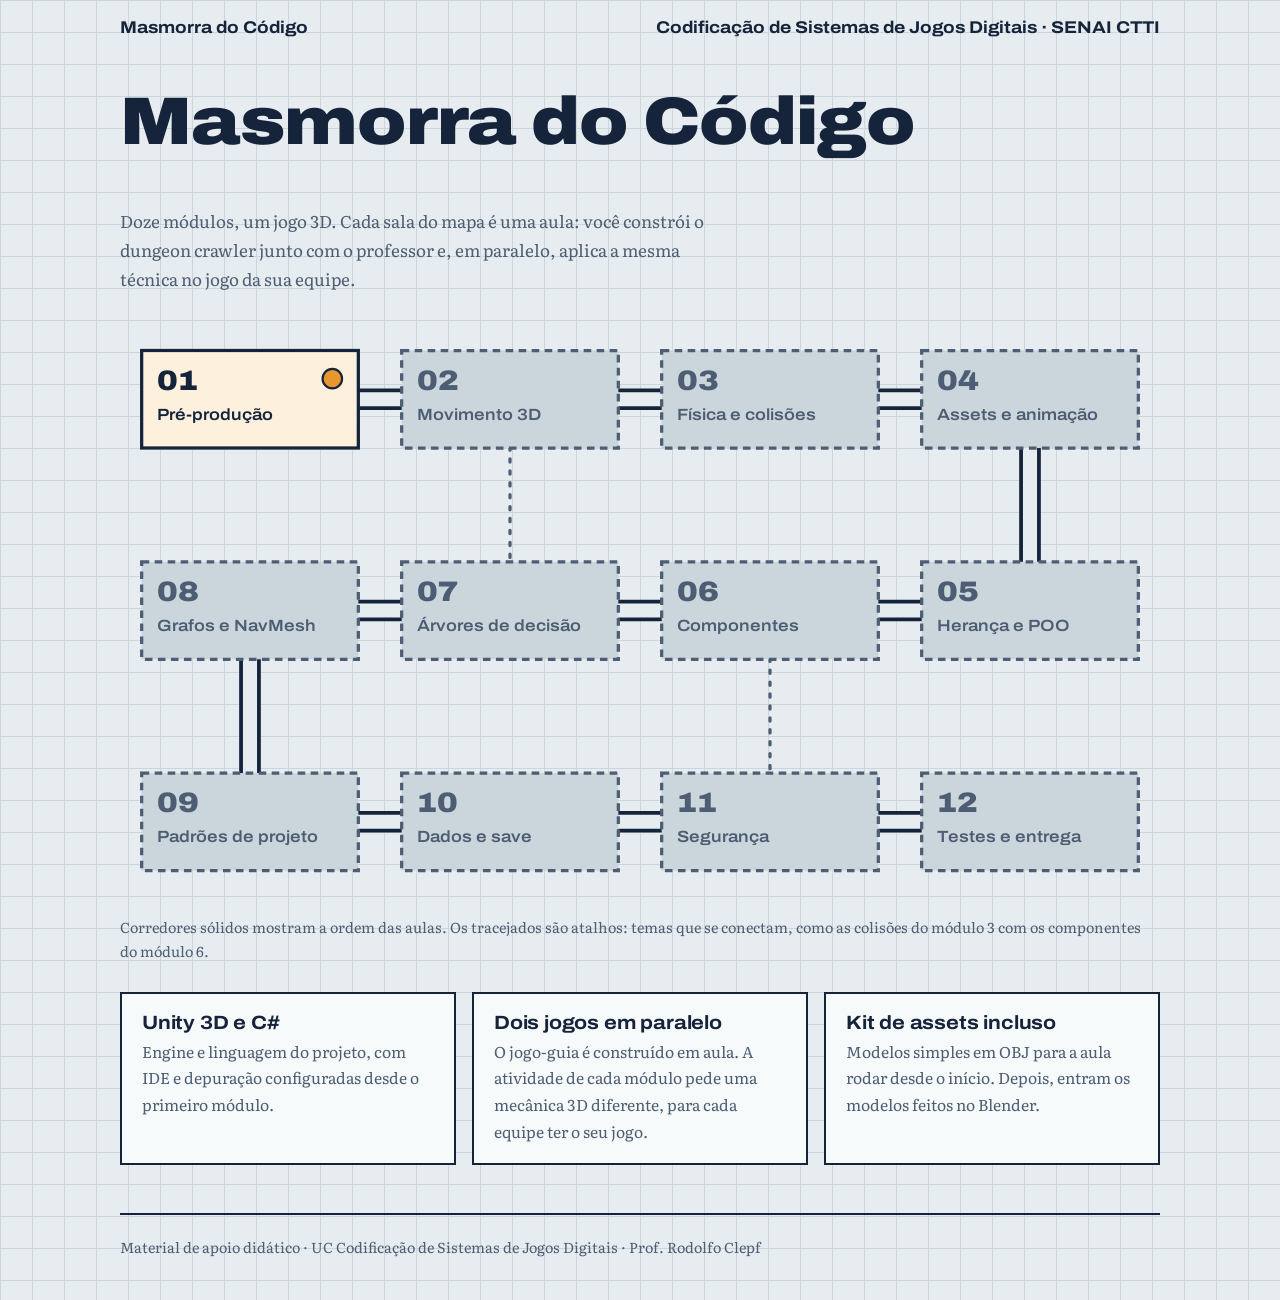
==== index.html @ 640f1c89 "feat: Módulo 01, atividade C01 e kit de assets 3D Co-Authored-By: Claude Sonnet 5.5 <noreply@anthrop" ====
<!doctype html><html lang="pt-BR"><head><meta charset="utf-8"><meta name="viewport" content="width=device-width,initial-scale=1">
<title>Masmorra do Código</title><meta name="description" content="Aulas guiadas de codificação de jogos 3D em Unity e C#, com um projeto único do início ao fim.">
<link rel="preconnect" href="https://fonts.googleapis.com"><link rel="preconnect" href="https://fonts.gstatic.com" crossorigin>
<link href="https://fonts.googleapis.com/css2?family=Archivo:wdth,wght@62..125,100..900&family=Literata:opsz,wght@7..72,400..700&family=Martian+Mono:wght@400;600&display=swap" rel="stylesheet">
<link rel="stylesheet" href="style.css"></head><body>
<div class="wrap"><div class="top"><a href="index.html">Masmorra do Código</a><span>Codificação de Sistemas de Jogos Digitais · SENAI CTTI</span></div>
<header class="hero"><h1>Masmorra do Código</h1><p>Doze módulos, um jogo 3D. Cada sala do mapa é uma aula: você constrói o dungeon crawler junto com o professor e, em paralelo, aplica a mesma técnica no jogo da sua equipe.</p></header>
<svg class="map" viewBox="0 0 960 540" role="img" aria-label="Mapa da masmorra com os 12 módulos da UC, ligados por corredores"><line class="cor" x1="120.0" y1="75.0" x2="360.0" y2="75.0"/><line class="cor" x1="360.0" y1="75.0" x2="600.0" y2="75.0"/><line class="cor" x1="600.0" y1="75.0" x2="840.0" y2="75.0"/><line class="cor" x1="840.0" y1="75.0" x2="840.0" y2="270.0"/><line class="cor" x1="840.0" y1="270.0" x2="600.0" y2="270.0"/><line class="cor" x1="600.0" y1="270.0" x2="360.0" y2="270.0"/><line class="cor" x1="360.0" y1="270.0" x2="120.0" y2="270.0"/><line class="cor" x1="120.0" y1="270.0" x2="120.0" y2="465.0"/><line class="cor" x1="120.0" y1="465.0" x2="360.0" y2="465.0"/><line class="cor" x1="360.0" y1="465.0" x2="600.0" y2="465.0"/><line class="cor" x1="600.0" y1="465.0" x2="840.0" y2="465.0"/><line class="cor2" x1="120.0" y1="75.0" x2="360.0" y2="75.0"/><line class="cor2" x1="360.0" y1="75.0" x2="600.0" y2="75.0"/><line class="cor2" x1="600.0" y1="75.0" x2="840.0" y2="75.0"/><line class="cor2" x1="840.0" y1="75.0" x2="840.0" y2="270.0"/><line class="cor2" x1="840.0" y1="270.0" x2="600.0" y2="270.0"/><line class="cor2" x1="600.0" y1="270.0" x2="360.0" y2="270.0"/><line class="cor2" x1="360.0" y1="270.0" x2="120.0" y2="270.0"/><line class="cor2" x1="120.0" y1="270.0" x2="120.0" y2="465.0"/><line class="cor2" x1="120.0" y1="465.0" x2="360.0" y2="465.0"/><line class="cor2" x1="360.0" y1="465.0" x2="600.0" y2="465.0"/><line class="cor2" x1="600.0" y1="465.0" x2="840.0" y2="465.0"/><line class="shortcut" x1="360.0" y1="75.0" x2="360.0" y2="270.0"/><line class="shortcut" x1="600.0" y1="270.0" x2="600.0" y2="465.0"/><a href="modulo-01.html" aria-label="Módulo 01: Pré-produção (disponível)"><g class="room open"><rect x="20" y="30" width="200" height="90"/><text class="n" x="34" y="66">01</text><text class="t" x="34" y="94">Pré-produção</text><circle cx="196" cy="56" r="9" fill="var(--torch)" stroke="var(--ink)" stroke-width="2"/></g></a><g class="room locked"><rect x="260" y="30" width="200" height="90"/><text class="n" x="274" y="66">02</text><text class="t" x="274" y="94">Movimento 3D</text></g><g class="room locked"><rect x="500" y="30" width="200" height="90"/><text class="n" x="514" y="66">03</text><text class="t" x="514" y="94">Física e colisões</text></g><g class="room locked"><rect x="740" y="30" width="200" height="90"/><text class="n" x="754" y="66">04</text><text class="t" x="754" y="94">Assets e animação</text></g><g class="room locked"><rect x="740" y="225" width="200" height="90"/><text class="n" x="754" y="261">05</text><text class="t" x="754" y="289">Herança e POO</text></g><g class="room locked"><rect x="500" y="225" width="200" height="90"/><text class="n" x="514" y="261">06</text><text class="t" x="514" y="289">Componentes</text></g><g class="room locked"><rect x="260" y="225" width="200" height="90"/><text class="n" x="274" y="261">07</text><text class="t" x="274" y="289">Árvores de decisão</text></g><g class="room locked"><rect x="20" y="225" width="200" height="90"/><text class="n" x="34" y="261">08</text><text class="t" x="34" y="289">Grafos e NavMesh</text></g><g class="room locked"><rect x="20" y="420" width="200" height="90"/><text class="n" x="34" y="456">09</text><text class="t" x="34" y="484">Padrões de projeto</text></g><g class="room locked"><rect x="260" y="420" width="200" height="90"/><text class="n" x="274" y="456">10</text><text class="t" x="274" y="484">Dados e save</text></g><g class="room locked"><rect x="500" y="420" width="200" height="90"/><text class="n" x="514" y="456">11</text><text class="t" x="514" y="484">Segurança</text></g><g class="room locked"><rect x="740" y="420" width="200" height="90"/><text class="n" x="754" y="456">12</text><text class="t" x="754" y="484">Testes e entrega</text></g></svg><ul class="mlist"><li class=""><a href=modulo-01.html>01 · Pré-produção</a> (disponível)</li><li class="lk">02 · Movimento 3D (em breve)</li><li class="lk">03 · Física e colisões (em breve)</li><li class="lk">04 · Assets e animação (em breve)</li><li class="lk">05 · Herança e POO (em breve)</li><li class="lk">06 · Componentes (em breve)</li><li class="lk">07 · Árvores de decisão (em breve)</li><li class="lk">08 · Grafos e NavMesh (em breve)</li><li class="lk">09 · Padrões de projeto (em breve)</li><li class="lk">10 · Dados e save (em breve)</li><li class="lk">11 · Segurança (em breve)</li><li class="lk">12 · Testes e entrega (em breve)</li></ul>
<p class="legend">Corredores sólidos mostram a ordem das aulas. Os tracejados são atalhos: temas que se conectam, como as colisões do módulo 3 com os componentes do módulo 6.</p>
<div class="info"><div class="card"><h3>Unity 3D e C#</h3><p>Engine e linguagem do projeto, com IDE e depuração configuradas desde o primeiro módulo.</p></div><div class="card"><h3>Dois jogos em paralelo</h3><p>O jogo-guia é construído em aula. A atividade de cada módulo pede uma mecânica 3D diferente, para cada equipe ter o seu jogo.</p></div><div class="card"><h3>Kit de assets incluso</h3><p>Modelos simples em OBJ para a aula rodar desde o início. Depois, entram os modelos feitos no Blender.</p></div></div>
<footer>Material de apoio didático · UC Codificação de Sistemas de Jogos Digitais · Prof. Rodolfo Clepf</footer></div></body></html>
---- style.css ----
:root{--paper:#e6ecef;--grid:#cbd6dc;--panel:#f7fafb;--ink:#15233b;--soft:#4d5d73;--rune:#5b35c9;--rune-bg:#ece7fa;--torch:#e8962e;--torch-bg:#fdf1de;--ok:#1f7a54;--code-bg:#15233b;--code-tx:#e8eef5;--code-dim:#8fa1b8}
@media(prefers-color-scheme:dark){:root:not([data-theme=light]){--paper:#0f1a2b;--grid:#1b2a40;--panel:#16243a;--ink:#e8eef5;--soft:#9db0c7;--rune:#a58bff;--rune-bg:#241d4a;--torch:#f0a94c;--torch-bg:#34260f;--ok:#4fc08d;--code-bg:#0a1220;--code-tx:#e8eef5;--code-dim:#7d90a8}}
*{box-sizing:border-box}html{scroll-behavior:smooth}
body{margin:0;background:var(--paper);background-image:linear-gradient(var(--grid) 1px,transparent 1px),linear-gradient(90deg,var(--grid) 1px,transparent 1px);background-size:32px 32px;color:var(--ink);font-family:'Literata',Georgia,serif;font-size:1.0625rem;line-height:1.7}
a{color:var(--rune)}a:focus-visible,summary:focus-visible,button:focus-visible{outline:3px solid var(--torch);outline-offset:2px}
h1,h2,h3{font-family:'Archivo',system-ui,sans-serif;font-stretch:112%;line-height:1.1;margin:0 0 .6em;letter-spacing:-.01em}
h1{font-weight:900;font-size:clamp(2.2rem,6vw,4.2rem)}h2{font-weight:800;font-size:clamp(1.5rem,3.4vw,2.1rem)}h3{font-weight:700;font-size:1.2rem}
code,pre,kbd{font-family:'Martian Mono',ui-monospace,monospace;font-size:.82em}
:not(pre)>code{background:var(--rune-bg);color:var(--rune);padding:.1em .4em;border-radius:3px}
.wrap{max-width:1080px;margin:0 auto;padding:0 20px}
.top{padding:14px 0;font-family:'Archivo',sans-serif;font-stretch:112%;font-weight:700;display:flex;justify-content:space-between;gap:12px;flex-wrap:wrap}
.top a{color:var(--ink);text-decoration:none}.top a:hover{text-decoration:underline}
.hero{padding:28px 0 12px;display:grid;gap:8px}
.hero p{max-width:60ch;color:var(--soft);margin:0}
.map{width:100%;height:auto;display:block;margin:12px 0}
.map .room rect{fill:var(--panel);stroke:var(--ink);stroke-width:3}
.map .room text{fill:var(--ink);font-family:'Archivo',sans-serif;font-stretch:112%}
.map .room .n{font-weight:900;font-size:26px}.map .room .t{font-weight:600;font-size:15px}
.map .locked rect{fill:var(--grid);stroke-dasharray:7 5;stroke:var(--soft)}.map .locked text{fill:var(--soft)}
.map .open rect{fill:var(--torch-bg);stroke:var(--ink)}.map .open:hover rect,.map a:focus-visible .open rect{stroke:var(--rune);stroke-width:5}
.map .cor{stroke:var(--ink);stroke-width:20;stroke-linecap:square;fill:none}.map .cor2{stroke:var(--paper);stroke-width:13;stroke-linecap:square;fill:none}
.map .shortcut{stroke:var(--soft);stroke-width:3;stroke-dasharray:3 8;fill:none;stroke-linecap:round}
.mlist{display:none;list-style:none;padding:0;margin:12px 0}
.mlist li{background:var(--panel);border:2px solid var(--ink);padding:10px 14px;margin-bottom:8px;font-family:'Archivo',sans-serif;font-weight:700}
.mlist li.lk{color:var(--soft);border-style:dashed;background:var(--grid)}
@media(max-width:720px){.map{display:none}.mlist{display:block}}
.legend{font-size:.9rem;color:var(--soft);margin:0 0 28px}
.info{display:grid;grid-template-columns:repeat(auto-fit,minmax(240px,1fr));gap:16px;padding-bottom:48px}
.card{background:var(--panel);border:2px solid var(--ink);padding:18px 20px}.card h3{margin-bottom:.3em}.card p{margin:0;color:var(--soft);font-size:.98rem}
.layout{display:grid;grid-template-columns:230px minmax(0,1fr);gap:40px;align-items:start;padding-bottom:64px}
@media(max-width:900px){.layout{grid-template-columns:1fr}.toc{position:static!important}}
.toc{position:sticky;top:16px;background:var(--panel);border:2px solid var(--ink);padding:16px 18px;font-family:'Archivo',sans-serif;font-size:.92rem}
.toc b{display:block;margin-bottom:8px}.toc ol{margin:0;padding-left:1.2em}.toc li{margin:4px 0}.toc a{color:var(--ink);text-decoration:none}.toc a:hover{color:var(--rune);text-decoration:underline}
article{max-width:68ch}article section{margin-bottom:44px;scroll-margin-top:16px}
article p,article li{margin:0 0 1em}article ul,article ol{padding-left:1.3em}
.step{counter-increment:st}.steps{counter-reset:st}
.step>h3::before{content:counter(st);display:inline-grid;place-items:center;width:1.7em;height:1.7em;margin-right:.5em;background:var(--ink);color:var(--paper);font-size:.9em;border-radius:50%}
pre{background:var(--code-bg);color:var(--code-tx);padding:16px 18px;overflow-x:auto;margin:0 0 1.2em;border-left:6px solid var(--rune);line-height:1.6}
pre .c{color:var(--code-dim)}pre .k{color:#ffb86b}pre .s{color:#8fe3b0}
.file{display:inline-block;background:var(--ink);color:var(--paper);font-family:'Martian Mono',monospace;font-size:.75rem;padding:3px 10px;margin-bottom:-2px}
.check{background:var(--torch-bg);border-left:6px solid var(--torch);padding:12px 18px;margin:0 0 1.2em}.check strong{font-family:'Archivo',sans-serif}
.note{background:var(--rune-bg);border-left:6px solid var(--rune);padding:12px 18px;margin:0 0 1.2em}
table{border-collapse:collapse;width:100%;margin:0 0 1.2em;font-size:.95rem;background:var(--panel)}th,td{border:2px solid var(--ink);padding:8px 10px;text-align:left;vertical-align:top}th{background:var(--ink);color:var(--paper);font-family:'Archivo',sans-serif}
details{background:var(--panel);border:2px solid var(--ink);margin-bottom:10px}summary{cursor:pointer;padding:10px 16px;font-family:'Archivo',sans-serif;font-weight:700}details>div{padding:0 16px 8px}
.assets{display:grid;grid-template-columns:repeat(auto-fill,minmax(130px,1fr));gap:8px;list-style:none;padding:0}.assets li{background:var(--panel);border:2px solid var(--ink);padding:6px 10px;margin:0;font-family:'Martian Mono',monospace;font-size:.75rem}
.dl{display:inline-block;background:var(--ink);color:var(--paper);padding:12px 20px;font-family:'Archivo',sans-serif;font-weight:800;text-decoration:none;border:2px solid var(--ink)}.dl:hover{background:var(--rune);border-color:var(--rune)}
.uml{width:100%;height:auto;margin:0 0 1.2em}.uml rect{fill:var(--panel);stroke:var(--ink);stroke-width:2.5}.uml text{fill:var(--ink);font-family:'Martian Mono',monospace;font-size:12px}.uml .h{font-weight:700;font-family:'Archivo',sans-serif;font-size:15px}.uml line,.uml path{stroke:var(--ink);stroke-width:2;fill:none}
footer{border-top:2px solid var(--ink);padding:20px 0 40px;color:var(--soft);font-size:.9rem}
@media(prefers-reduced-motion:no-preference){.map .open rect{transition:stroke .15s}}
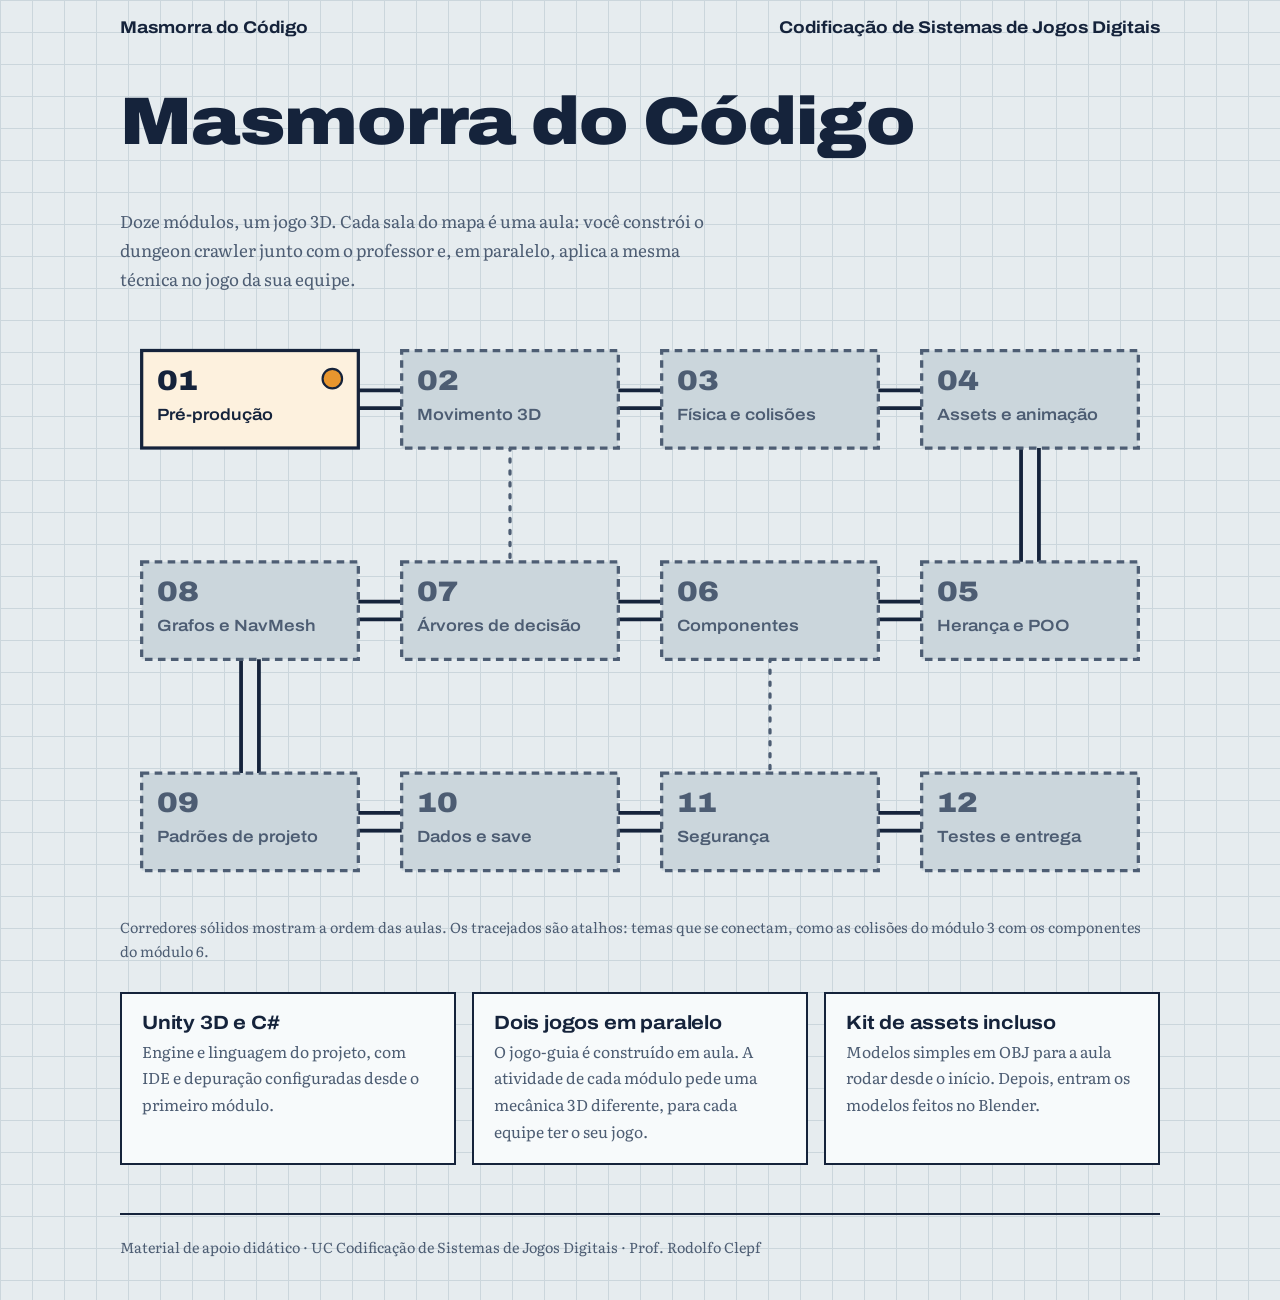
==== commit 55ee021f: "docs: remove referências à unidade do material Co-Authored-By: Claude Sonnet 5.5 <noreply@anthropic." ====
--- a/index.html
+++ b/index.html
@@ -3,7 +3,7 @@
 <link rel="preconnect" href="https://fonts.googleapis.com"><link rel="preconnect" href="https://fonts.gstatic.com" crossorigin>
 <link href="https://fonts.googleapis.com/css2?family=Archivo:wdth,wght@62..125,100..900&family=Literata:opsz,wght@7..72,400..700&family=Martian+Mono:wght@400;600&display=swap" rel="stylesheet">
 <link rel="stylesheet" href="style.css"></head><body>
-<div class="wrap"><div class="top"><a href="index.html">Masmorra do Código</a><span>Codificação de Sistemas de Jogos Digitais · SENAI CTTI</span></div>
+<div class="wrap"><div class="top"><a href="index.html">Masmorra do Código</a><span>Codificação de Sistemas de Jogos Digitais</span></div>
 <header class="hero"><h1>Masmorra do Código</h1><p>Doze módulos, um jogo 3D. Cada sala do mapa é uma aula: você constrói o dungeon crawler junto com o professor e, em paralelo, aplica a mesma técnica no jogo da sua equipe.</p></header>
 <svg class="map" viewBox="0 0 960 540" role="img" aria-label="Mapa da masmorra com os 12 módulos da UC, ligados por corredores"><line class="cor" x1="120.0" y1="75.0" x2="360.0" y2="75.0"/><line class="cor" x1="360.0" y1="75.0" x2="600.0" y2="75.0"/><line class="cor" x1="600.0" y1="75.0" x2="840.0" y2="75.0"/><line class="cor" x1="840.0" y1="75.0" x2="840.0" y2="270.0"/><line class="cor" x1="840.0" y1="270.0" x2="600.0" y2="270.0"/><line class="cor" x1="600.0" y1="270.0" x2="360.0" y2="270.0"/><line class="cor" x1="360.0" y1="270.0" x2="120.0" y2="270.0"/><line class="cor" x1="120.0" y1="270.0" x2="120.0" y2="465.0"/><line class="cor" x1="120.0" y1="465.0" x2="360.0" y2="465.0"/><line class="cor" x1="360.0" y1="465.0" x2="600.0" y2="465.0"/><line class="cor" x1="600.0" y1="465.0" x2="840.0" y2="465.0"/><line class="cor2" x1="120.0" y1="75.0" x2="360.0" y2="75.0"/><line class="cor2" x1="360.0" y1="75.0" x2="600.0" y2="75.0"/><line class="cor2" x1="600.0" y1="75.0" x2="840.0" y2="75.0"/><line class="cor2" x1="840.0" y1="75.0" x2="840.0" y2="270.0"/><line class="cor2" x1="840.0" y1="270.0" x2="600.0" y2="270.0"/><line class="cor2" x1="600.0" y1="270.0" x2="360.0" y2="270.0"/><line class="cor2" x1="360.0" y1="270.0" x2="120.0" y2="270.0"/><line class="cor2" x1="120.0" y1="270.0" x2="120.0" y2="465.0"/><line class="cor2" x1="120.0" y1="465.0" x2="360.0" y2="465.0"/><line class="cor2" x1="360.0" y1="465.0" x2="600.0" y2="465.0"/><line class="cor2" x1="600.0" y1="465.0" x2="840.0" y2="465.0"/><line class="shortcut" x1="360.0" y1="75.0" x2="360.0" y2="270.0"/><line class="shortcut" x1="600.0" y1="270.0" x2="600.0" y2="465.0"/><a href="modulo-01.html" aria-label="Módulo 01: Pré-produção (disponível)"><g class="room open"><rect x="20" y="30" width="200" height="90"/><text class="n" x="34" y="66">01</text><text class="t" x="34" y="94">Pré-produção</text><circle cx="196" cy="56" r="9" fill="var(--torch)" stroke="var(--ink)" stroke-width="2"/></g></a><g class="room locked"><rect x="260" y="30" width="200" height="90"/><text class="n" x="274" y="66">02</text><text class="t" x="274" y="94">Movimento 3D</text></g><g class="room locked"><rect x="500" y="30" width="200" height="90"/><text class="n" x="514" y="66">03</text><text class="t" x="514" y="94">Física e colisões</text></g><g class="room locked"><rect x="740" y="30" width="200" height="90"/><text class="n" x="754" y="66">04</text><text class="t" x="754" y="94">Assets e animação</text></g><g class="room locked"><rect x="740" y="225" width="200" height="90"/><text class="n" x="754" y="261">05</text><text class="t" x="754" y="289">Herança e POO</text></g><g class="room locked"><rect x="500" y="225" width="200" height="90"/><text class="n" x="514" y="261">06</text><text class="t" x="514" y="289">Componentes</text></g><g class="room locked"><rect x="260" y="225" width="200" height="90"/><text class="n" x="274" y="261">07</text><text class="t" x="274" y="289">Árvores de decisão</text></g><g class="room locked"><rect x="20" y="225" width="200" height="90"/><text class="n" x="34" y="261">08</text><text class="t" x="34" y="289">Grafos e NavMesh</text></g><g class="room locked"><rect x="20" y="420" width="200" height="90"/><text class="n" x="34" y="456">09</text><text class="t" x="34" y="484">Padrões de projeto</text></g><g class="room locked"><rect x="260" y="420" width="200" height="90"/><text class="n" x="274" y="456">10</text><text class="t" x="274" y="484">Dados e save</text></g><g class="room locked"><rect x="500" y="420" width="200" height="90"/><text class="n" x="514" y="456">11</text><text class="t" x="514" y="484">Segurança</text></g><g class="room locked"><rect x="740" y="420" width="200" height="90"/><text class="n" x="754" y="456">12</text><text class="t" x="754" y="484">Testes e entrega</text></g></svg><ul class="mlist"><li class=""><a href=modulo-01.html>01 · Pré-produção</a> (disponível)</li><li class="lk">02 · Movimento 3D (em breve)</li><li class="lk">03 · Física e colisões (em breve)</li><li class="lk">04 · Assets e animação (em breve)</li><li class="lk">05 · Herança e POO (em breve)</li><li class="lk">06 · Componentes (em breve)</li><li class="lk">07 · Árvores de decisão (em breve)</li><li class="lk">08 · Grafos e NavMesh (em breve)</li><li class="lk">09 · Padrões de projeto (em breve)</li><li class="lk">10 · Dados e save (em breve)</li><li class="lk">11 · Segurança (em breve)</li><li class="lk">12 · Testes e entrega (em breve)</li></ul>
 <p class="legend">Corredores sólidos mostram a ordem das aulas. Os tracejados são atalhos: temas que se conectam, como as colisões do módulo 3 com os componentes do módulo 6.</p>
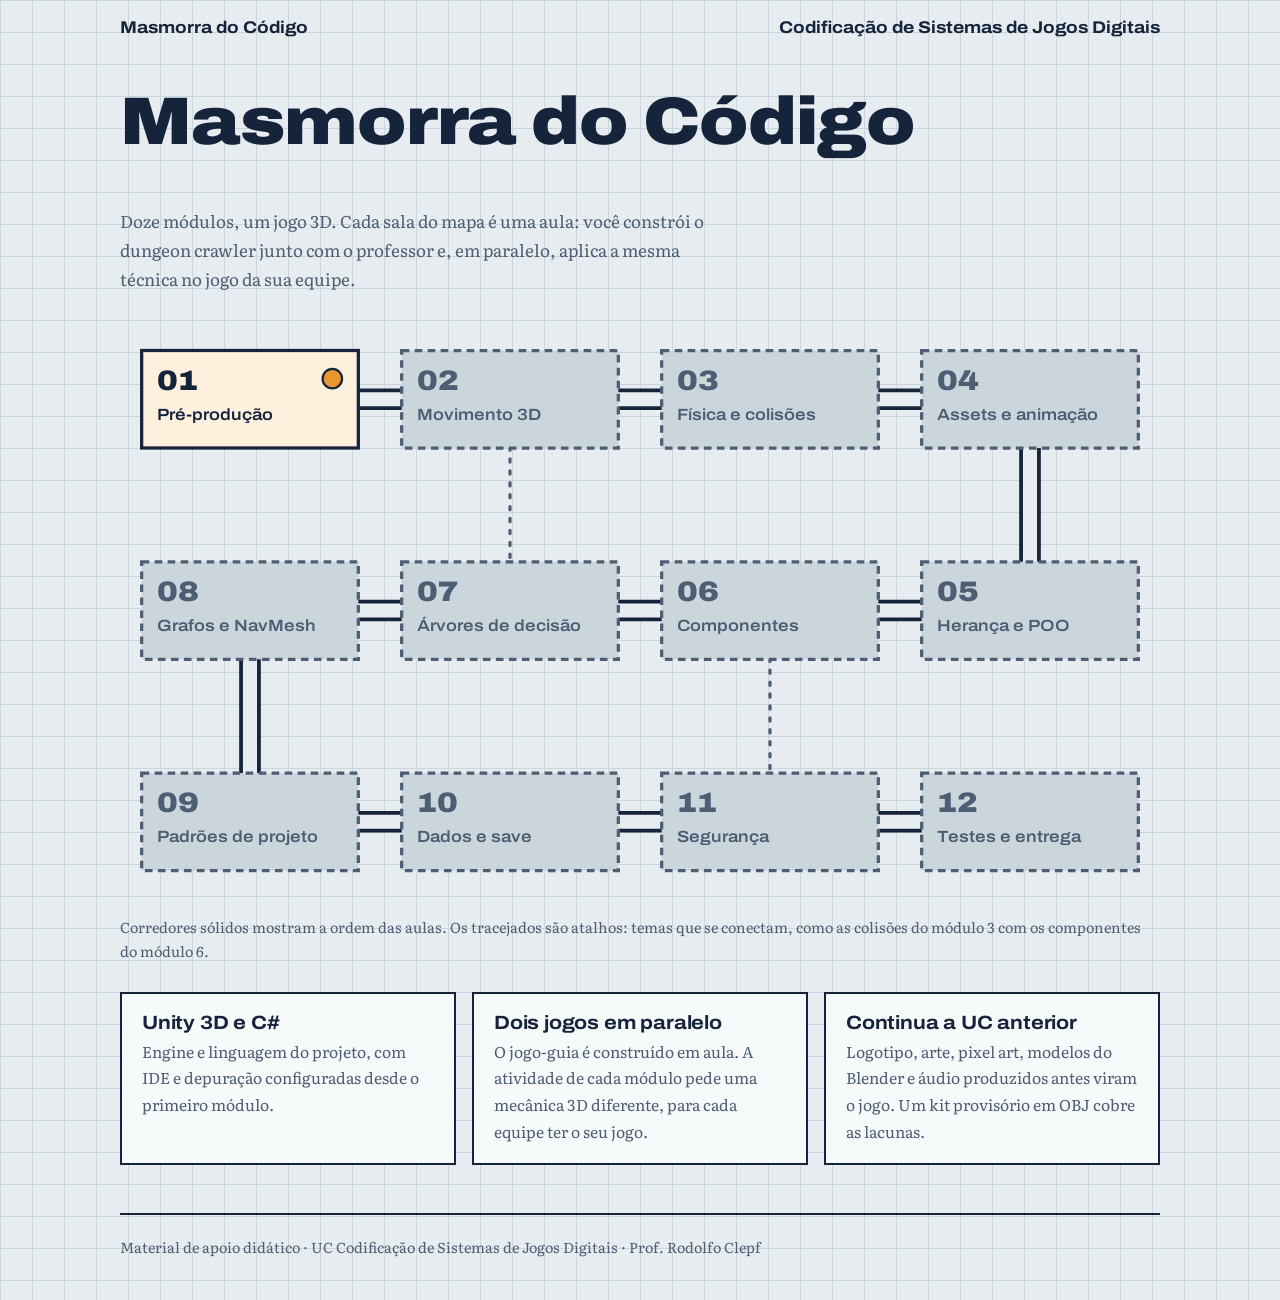
==== commit 7b4e3bb4: "feat: Módulo 01 conectado aos assets da UC anterior Co-Authored-By: Claude Sonnet 5.5 <noreply@anthr" ====
--- a/index.html
+++ b/index.html
@@ -7,5 +7,5 @@
 <header class="hero"><h1>Masmorra do Código</h1><p>Doze módulos, um jogo 3D. Cada sala do mapa é uma aula: você constrói o dungeon crawler junto com o professor e, em paralelo, aplica a mesma técnica no jogo da sua equipe.</p></header>
 <svg class="map" viewBox="0 0 960 540" role="img" aria-label="Mapa da masmorra com os 12 módulos da UC, ligados por corredores"><line class="cor" x1="120.0" y1="75.0" x2="360.0" y2="75.0"/><line class="cor" x1="360.0" y1="75.0" x2="600.0" y2="75.0"/><line class="cor" x1="600.0" y1="75.0" x2="840.0" y2="75.0"/><line class="cor" x1="840.0" y1="75.0" x2="840.0" y2="270.0"/><line class="cor" x1="840.0" y1="270.0" x2="600.0" y2="270.0"/><line class="cor" x1="600.0" y1="270.0" x2="360.0" y2="270.0"/><line class="cor" x1="360.0" y1="270.0" x2="120.0" y2="270.0"/><line class="cor" x1="120.0" y1="270.0" x2="120.0" y2="465.0"/><line class="cor" x1="120.0" y1="465.0" x2="360.0" y2="465.0"/><line class="cor" x1="360.0" y1="465.0" x2="600.0" y2="465.0"/><line class="cor" x1="600.0" y1="465.0" x2="840.0" y2="465.0"/><line class="cor2" x1="120.0" y1="75.0" x2="360.0" y2="75.0"/><line class="cor2" x1="360.0" y1="75.0" x2="600.0" y2="75.0"/><line class="cor2" x1="600.0" y1="75.0" x2="840.0" y2="75.0"/><line class="cor2" x1="840.0" y1="75.0" x2="840.0" y2="270.0"/><line class="cor2" x1="840.0" y1="270.0" x2="600.0" y2="270.0"/><line class="cor2" x1="600.0" y1="270.0" x2="360.0" y2="270.0"/><line class="cor2" x1="360.0" y1="270.0" x2="120.0" y2="270.0"/><line class="cor2" x1="120.0" y1="270.0" x2="120.0" y2="465.0"/><line class="cor2" x1="120.0" y1="465.0" x2="360.0" y2="465.0"/><line class="cor2" x1="360.0" y1="465.0" x2="600.0" y2="465.0"/><line class="cor2" x1="600.0" y1="465.0" x2="840.0" y2="465.0"/><line class="shortcut" x1="360.0" y1="75.0" x2="360.0" y2="270.0"/><line class="shortcut" x1="600.0" y1="270.0" x2="600.0" y2="465.0"/><a href="modulo-01.html" aria-label="Módulo 01: Pré-produção (disponível)"><g class="room open"><rect x="20" y="30" width="200" height="90"/><text class="n" x="34" y="66">01</text><text class="t" x="34" y="94">Pré-produção</text><circle cx="196" cy="56" r="9" fill="var(--torch)" stroke="var(--ink)" stroke-width="2"/></g></a><g class="room locked"><rect x="260" y="30" width="200" height="90"/><text class="n" x="274" y="66">02</text><text class="t" x="274" y="94">Movimento 3D</text></g><g class="room locked"><rect x="500" y="30" width="200" height="90"/><text class="n" x="514" y="66">03</text><text class="t" x="514" y="94">Física e colisões</text></g><g class="room locked"><rect x="740" y="30" width="200" height="90"/><text class="n" x="754" y="66">04</text><text class="t" x="754" y="94">Assets e animação</text></g><g class="room locked"><rect x="740" y="225" width="200" height="90"/><text class="n" x="754" y="261">05</text><text class="t" x="754" y="289">Herança e POO</text></g><g class="room locked"><rect x="500" y="225" width="200" height="90"/><text class="n" x="514" y="261">06</text><text class="t" x="514" y="289">Componentes</text></g><g class="room locked"><rect x="260" y="225" width="200" height="90"/><text class="n" x="274" y="261">07</text><text class="t" x="274" y="289">Árvores de decisão</text></g><g class="room locked"><rect x="20" y="225" width="200" height="90"/><text class="n" x="34" y="261">08</text><text class="t" x="34" y="289">Grafos e NavMesh</text></g><g class="room locked"><rect x="20" y="420" width="200" height="90"/><text class="n" x="34" y="456">09</text><text class="t" x="34" y="484">Padrões de projeto</text></g><g class="room locked"><rect x="260" y="420" width="200" height="90"/><text class="n" x="274" y="456">10</text><text class="t" x="274" y="484">Dados e save</text></g><g class="room locked"><rect x="500" y="420" width="200" height="90"/><text class="n" x="514" y="456">11</text><text class="t" x="514" y="484">Segurança</text></g><g class="room locked"><rect x="740" y="420" width="200" height="90"/><text class="n" x="754" y="456">12</text><text class="t" x="754" y="484">Testes e entrega</text></g></svg><ul class="mlist"><li class=""><a href=modulo-01.html>01 · Pré-produção</a> (disponível)</li><li class="lk">02 · Movimento 3D (em breve)</li><li class="lk">03 · Física e colisões (em breve)</li><li class="lk">04 · Assets e animação (em breve)</li><li class="lk">05 · Herança e POO (em breve)</li><li class="lk">06 · Componentes (em breve)</li><li class="lk">07 · Árvores de decisão (em breve)</li><li class="lk">08 · Grafos e NavMesh (em breve)</li><li class="lk">09 · Padrões de projeto (em breve)</li><li class="lk">10 · Dados e save (em breve)</li><li class="lk">11 · Segurança (em breve)</li><li class="lk">12 · Testes e entrega (em breve)</li></ul>
 <p class="legend">Corredores sólidos mostram a ordem das aulas. Os tracejados são atalhos: temas que se conectam, como as colisões do módulo 3 com os componentes do módulo 6.</p>
-<div class="info"><div class="card"><h3>Unity 3D e C#</h3><p>Engine e linguagem do projeto, com IDE e depuração configuradas desde o primeiro módulo.</p></div><div class="card"><h3>Dois jogos em paralelo</h3><p>O jogo-guia é construído em aula. A atividade de cada módulo pede uma mecânica 3D diferente, para cada equipe ter o seu jogo.</p></div><div class="card"><h3>Kit de assets incluso</h3><p>Modelos simples em OBJ para a aula rodar desde o início. Depois, entram os modelos feitos no Blender.</p></div></div>
+<div class="info"><div class="card"><h3>Unity 3D e C#</h3><p>Engine e linguagem do projeto, com IDE e depuração configuradas desde o primeiro módulo.</p></div><div class="card"><h3>Dois jogos em paralelo</h3><p>O jogo-guia é construído em aula. A atividade de cada módulo pede uma mecânica 3D diferente, para cada equipe ter o seu jogo.</p></div><div class="card"><h3>Continua a UC anterior</h3><p>Logotipo, arte, pixel art, modelos do Blender e áudio produzidos antes viram o jogo. Um kit provisório em OBJ cobre as lacunas.</p></div></div>
 <footer>Material de apoio didático · UC Codificação de Sistemas de Jogos Digitais · Prof. Rodolfo Clepf</footer></div></body></html>
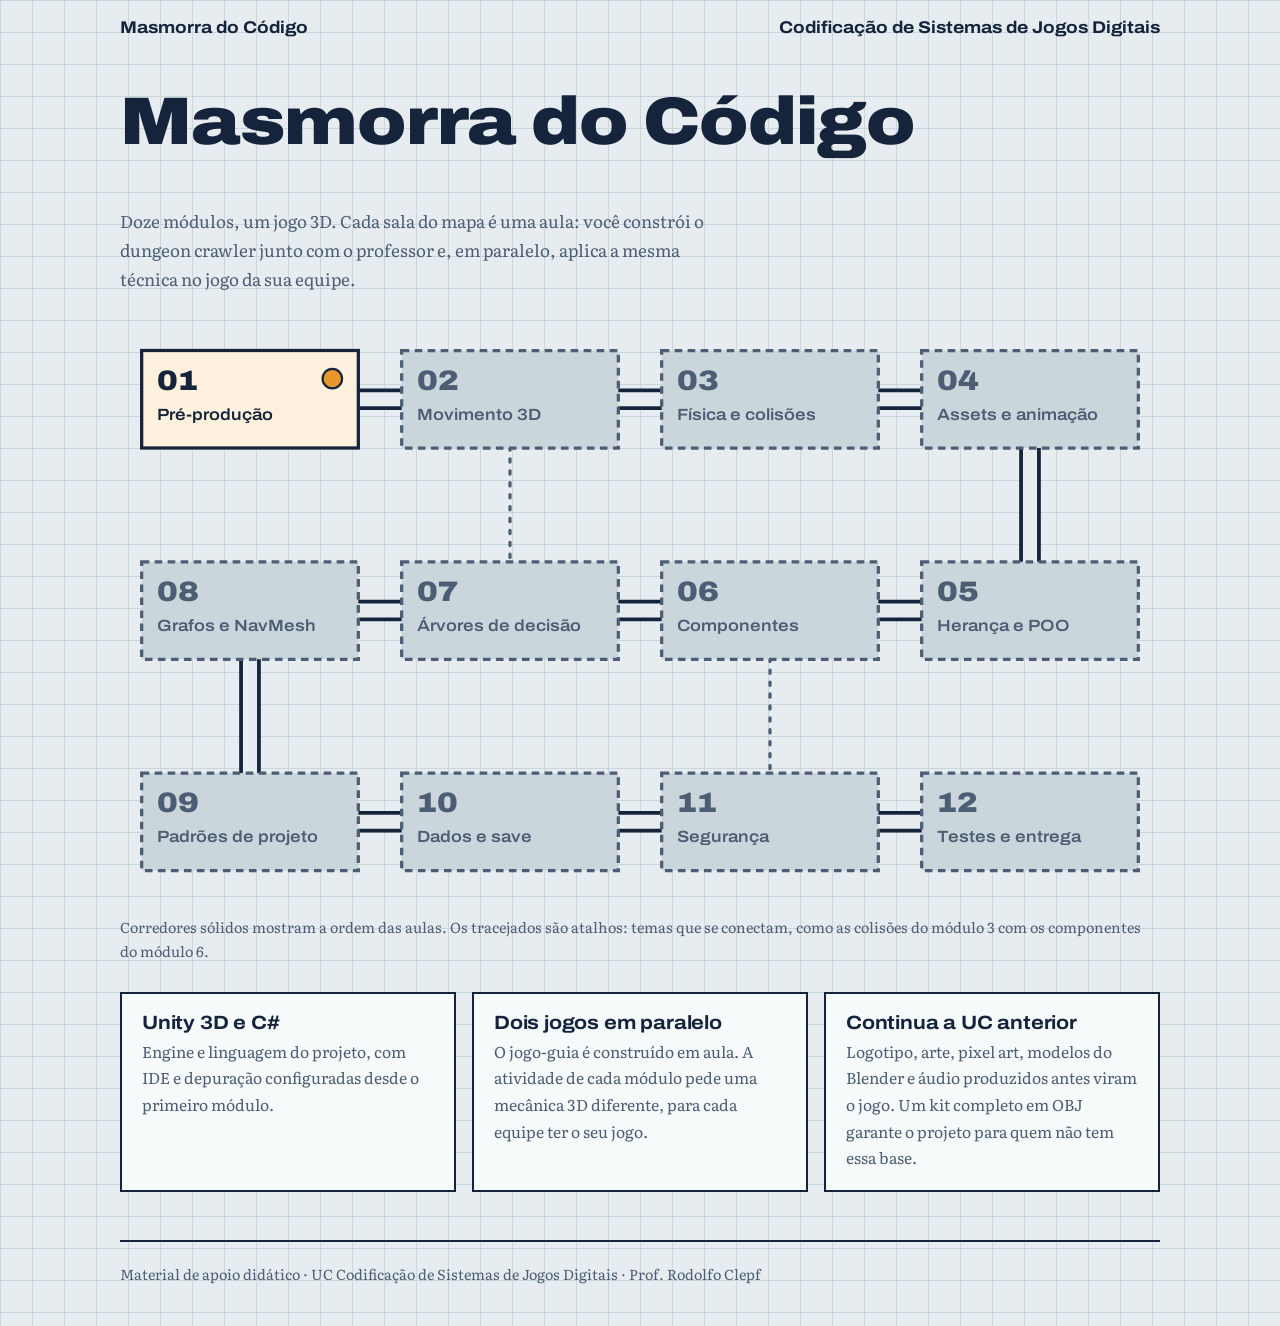
==== commit 9a8d9880: "docs: kit de assets como base garantida para quem não tem a UC anterior Co-Authored-By: Claude Sonne" ====
--- a/index.html
+++ b/index.html
@@ -7,5 +7,5 @@
 <header class="hero"><h1>Masmorra do Código</h1><p>Doze módulos, um jogo 3D. Cada sala do mapa é uma aula: você constrói o dungeon crawler junto com o professor e, em paralelo, aplica a mesma técnica no jogo da sua equipe.</p></header>
 <svg class="map" viewBox="0 0 960 540" role="img" aria-label="Mapa da masmorra com os 12 módulos da UC, ligados por corredores"><line class="cor" x1="120.0" y1="75.0" x2="360.0" y2="75.0"/><line class="cor" x1="360.0" y1="75.0" x2="600.0" y2="75.0"/><line class="cor" x1="600.0" y1="75.0" x2="840.0" y2="75.0"/><line class="cor" x1="840.0" y1="75.0" x2="840.0" y2="270.0"/><line class="cor" x1="840.0" y1="270.0" x2="600.0" y2="270.0"/><line class="cor" x1="600.0" y1="270.0" x2="360.0" y2="270.0"/><line class="cor" x1="360.0" y1="270.0" x2="120.0" y2="270.0"/><line class="cor" x1="120.0" y1="270.0" x2="120.0" y2="465.0"/><line class="cor" x1="120.0" y1="465.0" x2="360.0" y2="465.0"/><line class="cor" x1="360.0" y1="465.0" x2="600.0" y2="465.0"/><line class="cor" x1="600.0" y1="465.0" x2="840.0" y2="465.0"/><line class="cor2" x1="120.0" y1="75.0" x2="360.0" y2="75.0"/><line class="cor2" x1="360.0" y1="75.0" x2="600.0" y2="75.0"/><line class="cor2" x1="600.0" y1="75.0" x2="840.0" y2="75.0"/><line class="cor2" x1="840.0" y1="75.0" x2="840.0" y2="270.0"/><line class="cor2" x1="840.0" y1="270.0" x2="600.0" y2="270.0"/><line class="cor2" x1="600.0" y1="270.0" x2="360.0" y2="270.0"/><line class="cor2" x1="360.0" y1="270.0" x2="120.0" y2="270.0"/><line class="cor2" x1="120.0" y1="270.0" x2="120.0" y2="465.0"/><line class="cor2" x1="120.0" y1="465.0" x2="360.0" y2="465.0"/><line class="cor2" x1="360.0" y1="465.0" x2="600.0" y2="465.0"/><line class="cor2" x1="600.0" y1="465.0" x2="840.0" y2="465.0"/><line class="shortcut" x1="360.0" y1="75.0" x2="360.0" y2="270.0"/><line class="shortcut" x1="600.0" y1="270.0" x2="600.0" y2="465.0"/><a href="modulo-01.html" aria-label="Módulo 01: Pré-produção (disponível)"><g class="room open"><rect x="20" y="30" width="200" height="90"/><text class="n" x="34" y="66">01</text><text class="t" x="34" y="94">Pré-produção</text><circle cx="196" cy="56" r="9" fill="var(--torch)" stroke="var(--ink)" stroke-width="2"/></g></a><g class="room locked"><rect x="260" y="30" width="200" height="90"/><text class="n" x="274" y="66">02</text><text class="t" x="274" y="94">Movimento 3D</text></g><g class="room locked"><rect x="500" y="30" width="200" height="90"/><text class="n" x="514" y="66">03</text><text class="t" x="514" y="94">Física e colisões</text></g><g class="room locked"><rect x="740" y="30" width="200" height="90"/><text class="n" x="754" y="66">04</text><text class="t" x="754" y="94">Assets e animação</text></g><g class="room locked"><rect x="740" y="225" width="200" height="90"/><text class="n" x="754" y="261">05</text><text class="t" x="754" y="289">Herança e POO</text></g><g class="room locked"><rect x="500" y="225" width="200" height="90"/><text class="n" x="514" y="261">06</text><text class="t" x="514" y="289">Componentes</text></g><g class="room locked"><rect x="260" y="225" width="200" height="90"/><text class="n" x="274" y="261">07</text><text class="t" x="274" y="289">Árvores de decisão</text></g><g class="room locked"><rect x="20" y="225" width="200" height="90"/><text class="n" x="34" y="261">08</text><text class="t" x="34" y="289">Grafos e NavMesh</text></g><g class="room locked"><rect x="20" y="420" width="200" height="90"/><text class="n" x="34" y="456">09</text><text class="t" x="34" y="484">Padrões de projeto</text></g><g class="room locked"><rect x="260" y="420" width="200" height="90"/><text class="n" x="274" y="456">10</text><text class="t" x="274" y="484">Dados e save</text></g><g class="room locked"><rect x="500" y="420" width="200" height="90"/><text class="n" x="514" y="456">11</text><text class="t" x="514" y="484">Segurança</text></g><g class="room locked"><rect x="740" y="420" width="200" height="90"/><text class="n" x="754" y="456">12</text><text class="t" x="754" y="484">Testes e entrega</text></g></svg><ul class="mlist"><li class=""><a href=modulo-01.html>01 · Pré-produção</a> (disponível)</li><li class="lk">02 · Movimento 3D (em breve)</li><li class="lk">03 · Física e colisões (em breve)</li><li class="lk">04 · Assets e animação (em breve)</li><li class="lk">05 · Herança e POO (em breve)</li><li class="lk">06 · Componentes (em breve)</li><li class="lk">07 · Árvores de decisão (em breve)</li><li class="lk">08 · Grafos e NavMesh (em breve)</li><li class="lk">09 · Padrões de projeto (em breve)</li><li class="lk">10 · Dados e save (em breve)</li><li class="lk">11 · Segurança (em breve)</li><li class="lk">12 · Testes e entrega (em breve)</li></ul>
 <p class="legend">Corredores sólidos mostram a ordem das aulas. Os tracejados são atalhos: temas que se conectam, como as colisões do módulo 3 com os componentes do módulo 6.</p>
-<div class="info"><div class="card"><h3>Unity 3D e C#</h3><p>Engine e linguagem do projeto, com IDE e depuração configuradas desde o primeiro módulo.</p></div><div class="card"><h3>Dois jogos em paralelo</h3><p>O jogo-guia é construído em aula. A atividade de cada módulo pede uma mecânica 3D diferente, para cada equipe ter o seu jogo.</p></div><div class="card"><h3>Continua a UC anterior</h3><p>Logotipo, arte, pixel art, modelos do Blender e áudio produzidos antes viram o jogo. Um kit provisório em OBJ cobre as lacunas.</p></div></div>
+<div class="info"><div class="card"><h3>Unity 3D e C#</h3><p>Engine e linguagem do projeto, com IDE e depuração configuradas desde o primeiro módulo.</p></div><div class="card"><h3>Dois jogos em paralelo</h3><p>O jogo-guia é construído em aula. A atividade de cada módulo pede uma mecânica 3D diferente, para cada equipe ter o seu jogo.</p></div><div class="card"><h3>Continua a UC anterior</h3><p>Logotipo, arte, pixel art, modelos do Blender e áudio produzidos antes viram o jogo. Um kit completo em OBJ garante o projeto para quem não tem essa base.</p></div></div>
 <footer>Material de apoio didático · UC Codificação de Sistemas de Jogos Digitais · Prof. Rodolfo Clepf</footer></div></body></html>
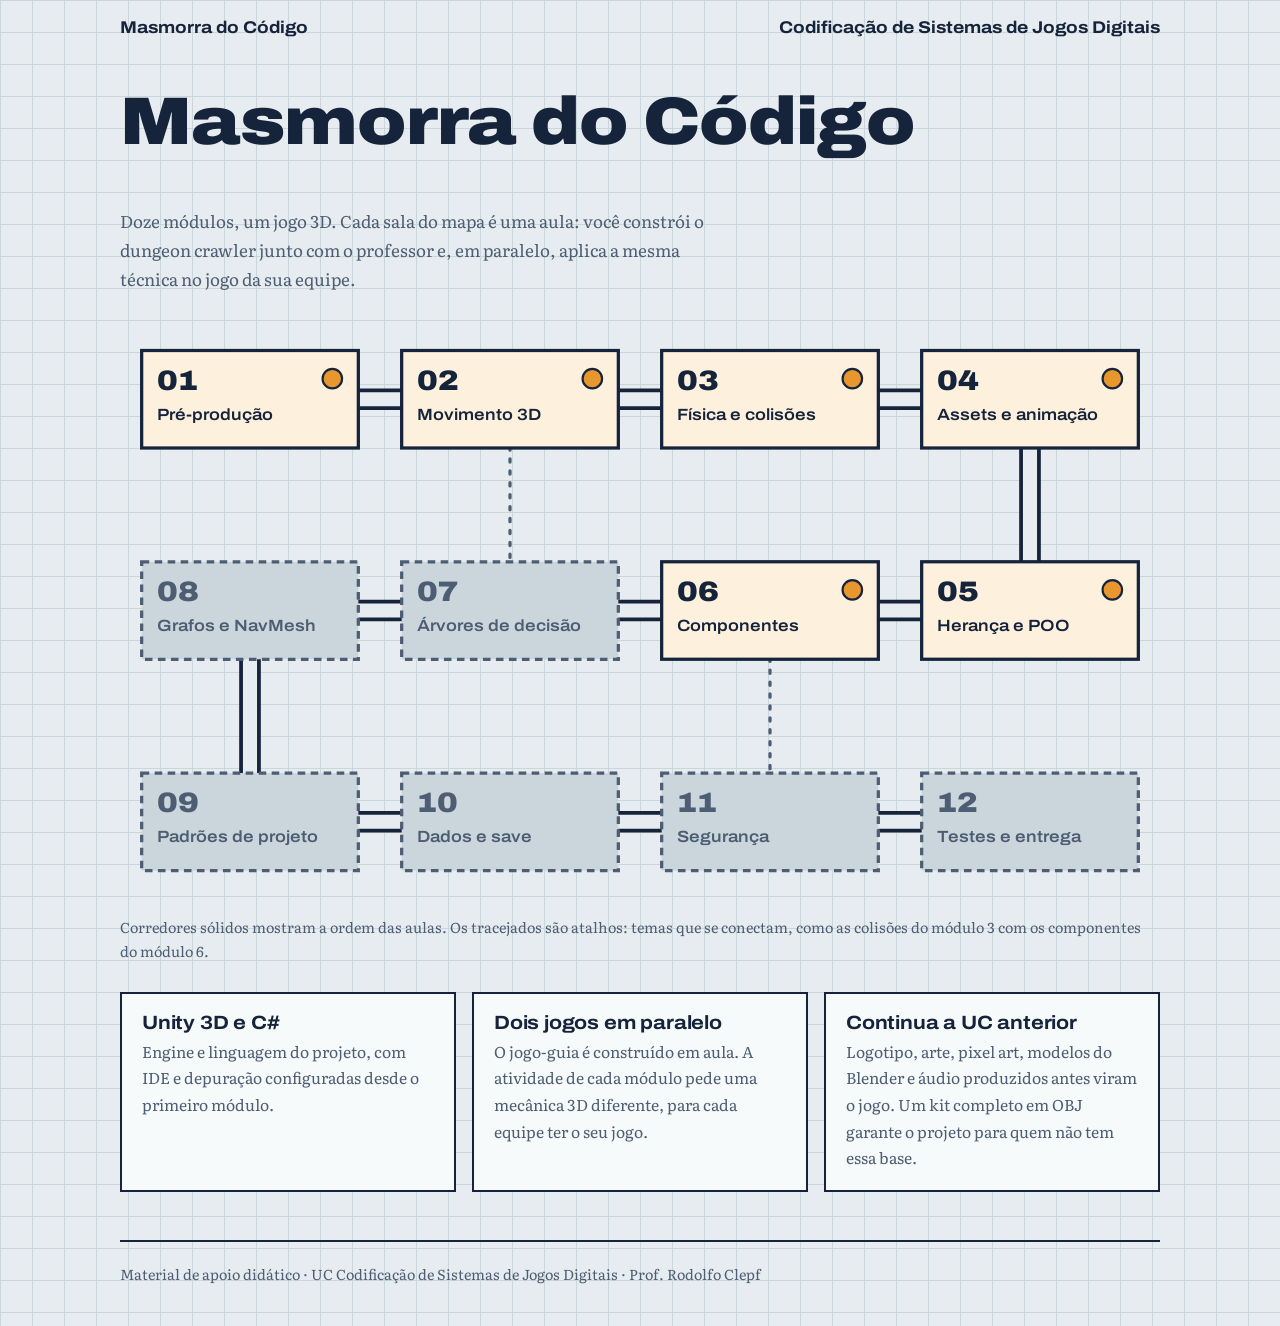
==== commit 06ae2054: "feat: módulos 02 a 06 e atividades C02 a C06 Co-Authored-By: Claude Sonnet 5.5 <noreply@anthropic.co" ====
--- a/index.html
+++ b/index.html
@@ -5,7 +5,7 @@
 <link rel="stylesheet" href="style.css"></head><body>
 <div class="wrap"><div class="top"><a href="index.html">Masmorra do Código</a><span>Codificação de Sistemas de Jogos Digitais</span></div>
 <header class="hero"><h1>Masmorra do Código</h1><p>Doze módulos, um jogo 3D. Cada sala do mapa é uma aula: você constrói o dungeon crawler junto com o professor e, em paralelo, aplica a mesma técnica no jogo da sua equipe.</p></header>
-<svg class="map" viewBox="0 0 960 540" role="img" aria-label="Mapa da masmorra com os 12 módulos da UC, ligados por corredores"><line class="cor" x1="120.0" y1="75.0" x2="360.0" y2="75.0"/><line class="cor" x1="360.0" y1="75.0" x2="600.0" y2="75.0"/><line class="cor" x1="600.0" y1="75.0" x2="840.0" y2="75.0"/><line class="cor" x1="840.0" y1="75.0" x2="840.0" y2="270.0"/><line class="cor" x1="840.0" y1="270.0" x2="600.0" y2="270.0"/><line class="cor" x1="600.0" y1="270.0" x2="360.0" y2="270.0"/><line class="cor" x1="360.0" y1="270.0" x2="120.0" y2="270.0"/><line class="cor" x1="120.0" y1="270.0" x2="120.0" y2="465.0"/><line class="cor" x1="120.0" y1="465.0" x2="360.0" y2="465.0"/><line class="cor" x1="360.0" y1="465.0" x2="600.0" y2="465.0"/><line class="cor" x1="600.0" y1="465.0" x2="840.0" y2="465.0"/><line class="cor2" x1="120.0" y1="75.0" x2="360.0" y2="75.0"/><line class="cor2" x1="360.0" y1="75.0" x2="600.0" y2="75.0"/><line class="cor2" x1="600.0" y1="75.0" x2="840.0" y2="75.0"/><line class="cor2" x1="840.0" y1="75.0" x2="840.0" y2="270.0"/><line class="cor2" x1="840.0" y1="270.0" x2="600.0" y2="270.0"/><line class="cor2" x1="600.0" y1="270.0" x2="360.0" y2="270.0"/><line class="cor2" x1="360.0" y1="270.0" x2="120.0" y2="270.0"/><line class="cor2" x1="120.0" y1="270.0" x2="120.0" y2="465.0"/><line class="cor2" x1="120.0" y1="465.0" x2="360.0" y2="465.0"/><line class="cor2" x1="360.0" y1="465.0" x2="600.0" y2="465.0"/><line class="cor2" x1="600.0" y1="465.0" x2="840.0" y2="465.0"/><line class="shortcut" x1="360.0" y1="75.0" x2="360.0" y2="270.0"/><line class="shortcut" x1="600.0" y1="270.0" x2="600.0" y2="465.0"/><a href="modulo-01.html" aria-label="Módulo 01: Pré-produção (disponível)"><g class="room open"><rect x="20" y="30" width="200" height="90"/><text class="n" x="34" y="66">01</text><text class="t" x="34" y="94">Pré-produção</text><circle cx="196" cy="56" r="9" fill="var(--torch)" stroke="var(--ink)" stroke-width="2"/></g></a><g class="room locked"><rect x="260" y="30" width="200" height="90"/><text class="n" x="274" y="66">02</text><text class="t" x="274" y="94">Movimento 3D</text></g><g class="room locked"><rect x="500" y="30" width="200" height="90"/><text class="n" x="514" y="66">03</text><text class="t" x="514" y="94">Física e colisões</text></g><g class="room locked"><rect x="740" y="30" width="200" height="90"/><text class="n" x="754" y="66">04</text><text class="t" x="754" y="94">Assets e animação</text></g><g class="room locked"><rect x="740" y="225" width="200" height="90"/><text class="n" x="754" y="261">05</text><text class="t" x="754" y="289">Herança e POO</text></g><g class="room locked"><rect x="500" y="225" width="200" height="90"/><text class="n" x="514" y="261">06</text><text class="t" x="514" y="289">Componentes</text></g><g class="room locked"><rect x="260" y="225" width="200" height="90"/><text class="n" x="274" y="261">07</text><text class="t" x="274" y="289">Árvores de decisão</text></g><g class="room locked"><rect x="20" y="225" width="200" height="90"/><text class="n" x="34" y="261">08</text><text class="t" x="34" y="289">Grafos e NavMesh</text></g><g class="room locked"><rect x="20" y="420" width="200" height="90"/><text class="n" x="34" y="456">09</text><text class="t" x="34" y="484">Padrões de projeto</text></g><g class="room locked"><rect x="260" y="420" width="200" height="90"/><text class="n" x="274" y="456">10</text><text class="t" x="274" y="484">Dados e save</text></g><g class="room locked"><rect x="500" y="420" width="200" height="90"/><text class="n" x="514" y="456">11</text><text class="t" x="514" y="484">Segurança</text></g><g class="room locked"><rect x="740" y="420" width="200" height="90"/><text class="n" x="754" y="456">12</text><text class="t" x="754" y="484">Testes e entrega</text></g></svg><ul class="mlist"><li class=""><a href=modulo-01.html>01 · Pré-produção</a> (disponível)</li><li class="lk">02 · Movimento 3D (em breve)</li><li class="lk">03 · Física e colisões (em breve)</li><li class="lk">04 · Assets e animação (em breve)</li><li class="lk">05 · Herança e POO (em breve)</li><li class="lk">06 · Componentes (em breve)</li><li class="lk">07 · Árvores de decisão (em breve)</li><li class="lk">08 · Grafos e NavMesh (em breve)</li><li class="lk">09 · Padrões de projeto (em breve)</li><li class="lk">10 · Dados e save (em breve)</li><li class="lk">11 · Segurança (em breve)</li><li class="lk">12 · Testes e entrega (em breve)</li></ul>
+<svg class="map" viewBox="0 0 960 540" role="img" aria-label="Mapa da masmorra com os 12 módulos da UC, ligados por corredores"><line class="cor" x1="120.0" y1="75.0" x2="360.0" y2="75.0"/><line class="cor" x1="360.0" y1="75.0" x2="600.0" y2="75.0"/><line class="cor" x1="600.0" y1="75.0" x2="840.0" y2="75.0"/><line class="cor" x1="840.0" y1="75.0" x2="840.0" y2="270.0"/><line class="cor" x1="840.0" y1="270.0" x2="600.0" y2="270.0"/><line class="cor" x1="600.0" y1="270.0" x2="360.0" y2="270.0"/><line class="cor" x1="360.0" y1="270.0" x2="120.0" y2="270.0"/><line class="cor" x1="120.0" y1="270.0" x2="120.0" y2="465.0"/><line class="cor" x1="120.0" y1="465.0" x2="360.0" y2="465.0"/><line class="cor" x1="360.0" y1="465.0" x2="600.0" y2="465.0"/><line class="cor" x1="600.0" y1="465.0" x2="840.0" y2="465.0"/><line class="cor2" x1="120.0" y1="75.0" x2="360.0" y2="75.0"/><line class="cor2" x1="360.0" y1="75.0" x2="600.0" y2="75.0"/><line class="cor2" x1="600.0" y1="75.0" x2="840.0" y2="75.0"/><line class="cor2" x1="840.0" y1="75.0" x2="840.0" y2="270.0"/><line class="cor2" x1="840.0" y1="270.0" x2="600.0" y2="270.0"/><line class="cor2" x1="600.0" y1="270.0" x2="360.0" y2="270.0"/><line class="cor2" x1="360.0" y1="270.0" x2="120.0" y2="270.0"/><line class="cor2" x1="120.0" y1="270.0" x2="120.0" y2="465.0"/><line class="cor2" x1="120.0" y1="465.0" x2="360.0" y2="465.0"/><line class="cor2" x1="360.0" y1="465.0" x2="600.0" y2="465.0"/><line class="cor2" x1="600.0" y1="465.0" x2="840.0" y2="465.0"/><line class="shortcut" x1="360.0" y1="75.0" x2="360.0" y2="270.0"/><line class="shortcut" x1="600.0" y1="270.0" x2="600.0" y2="465.0"/><a href="modulo-01.html" aria-label="Módulo 01: Pré-produção (disponível)"><g class="room open"><rect x="20" y="30" width="200" height="90"/><text class="n" x="34" y="66">01</text><text class="t" x="34" y="94">Pré-produção</text><circle cx="196" cy="56" r="9" fill="var(--torch)" stroke="var(--ink)" stroke-width="2"/></g></a><a href="modulo-02.html" aria-label="Módulo 02: Movimento 3D (disponível)"><g class="room open"><rect x="260" y="30" width="200" height="90"/><text class="n" x="274" y="66">02</text><text class="t" x="274" y="94">Movimento 3D</text><circle cx="436" cy="56" r="9" fill="var(--torch)" stroke="var(--ink)" stroke-width="2"/></g></a><a href="modulo-03.html" aria-label="Módulo 03: Física e colisões (disponível)"><g class="room open"><rect x="500" y="30" width="200" height="90"/><text class="n" x="514" y="66">03</text><text class="t" x="514" y="94">Física e colisões</text><circle cx="676" cy="56" r="9" fill="var(--torch)" stroke="var(--ink)" stroke-width="2"/></g></a><a href="modulo-04.html" aria-label="Módulo 04: Assets e animação (disponível)"><g class="room open"><rect x="740" y="30" width="200" height="90"/><text class="n" x="754" y="66">04</text><text class="t" x="754" y="94">Assets e animação</text><circle cx="916" cy="56" r="9" fill="var(--torch)" stroke="var(--ink)" stroke-width="2"/></g></a><a href="modulo-05.html" aria-label="Módulo 05: Herança e POO (disponível)"><g class="room open"><rect x="740" y="225" width="200" height="90"/><text class="n" x="754" y="261">05</text><text class="t" x="754" y="289">Herança e POO</text><circle cx="916" cy="251" r="9" fill="var(--torch)" stroke="var(--ink)" stroke-width="2"/></g></a><a href="modulo-06.html" aria-label="Módulo 06: Componentes (disponível)"><g class="room open"><rect x="500" y="225" width="200" height="90"/><text class="n" x="514" y="261">06</text><text class="t" x="514" y="289">Componentes</text><circle cx="676" cy="251" r="9" fill="var(--torch)" stroke="var(--ink)" stroke-width="2"/></g></a><g class="room locked"><rect x="260" y="225" width="200" height="90"/><text class="n" x="274" y="261">07</text><text class="t" x="274" y="289">Árvores de decisão</text></g><g class="room locked"><rect x="20" y="225" width="200" height="90"/><text class="n" x="34" y="261">08</text><text class="t" x="34" y="289">Grafos e NavMesh</text></g><g class="room locked"><rect x="20" y="420" width="200" height="90"/><text class="n" x="34" y="456">09</text><text class="t" x="34" y="484">Padrões de projeto</text></g><g class="room locked"><rect x="260" y="420" width="200" height="90"/><text class="n" x="274" y="456">10</text><text class="t" x="274" y="484">Dados e save</text></g><g class="room locked"><rect x="500" y="420" width="200" height="90"/><text class="n" x="514" y="456">11</text><text class="t" x="514" y="484">Segurança</text></g><g class="room locked"><rect x="740" y="420" width="200" height="90"/><text class="n" x="754" y="456">12</text><text class="t" x="754" y="484">Testes e entrega</text></g></svg><ul class="mlist"><li><a href="modulo-01.html">01 · Pré-produção</a> (disponível)</li><li><a href="modulo-02.html">02 · Movimento 3D</a> (disponível)</li><li><a href="modulo-03.html">03 · Física e colisões</a> (disponível)</li><li><a href="modulo-04.html">04 · Assets e animação</a> (disponível)</li><li><a href="modulo-05.html">05 · Herança e POO</a> (disponível)</li><li><a href="modulo-06.html">06 · Componentes</a> (disponível)</li><li class="lk">07 · Árvores de decisão (em breve)</li><li class="lk">08 · Grafos e NavMesh (em breve)</li><li class="lk">09 · Padrões de projeto (em breve)</li><li class="lk">10 · Dados e save (em breve)</li><li class="lk">11 · Segurança (em breve)</li><li class="lk">12 · Testes e entrega (em breve)</li></ul>
 <p class="legend">Corredores sólidos mostram a ordem das aulas. Os tracejados são atalhos: temas que se conectam, como as colisões do módulo 3 com os componentes do módulo 6.</p>
 <div class="info"><div class="card"><h3>Unity 3D e C#</h3><p>Engine e linguagem do projeto, com IDE e depuração configuradas desde o primeiro módulo.</p></div><div class="card"><h3>Dois jogos em paralelo</h3><p>O jogo-guia é construído em aula. A atividade de cada módulo pede uma mecânica 3D diferente, para cada equipe ter o seu jogo.</p></div><div class="card"><h3>Continua a UC anterior</h3><p>Logotipo, arte, pixel art, modelos do Blender e áudio produzidos antes viram o jogo. Um kit completo em OBJ garante o projeto para quem não tem essa base.</p></div></div>
 <footer>Material de apoio didático · UC Codificação de Sistemas de Jogos Digitais · Prof. Rodolfo Clepf</footer></div></body></html>
--- a/style.css
+++ b/style.css
@@ -28,7 +28,7 @@
 .info{display:grid;grid-template-columns:repeat(auto-fit,minmax(240px,1fr));gap:16px;padding-bottom:48px}
 .card{background:var(--panel);border:2px solid var(--ink);padding:18px 20px}.card h3{margin-bottom:.3em}.card p{margin:0;color:var(--soft);font-size:.98rem}
 .layout{display:grid;grid-template-columns:230px minmax(0,1fr);gap:40px;align-items:start;padding-bottom:64px}
-@media(max-width:900px){.layout{grid-template-columns:1fr}.toc{position:static!important}}
+@media(max-width:900px){.layout{grid-template-columns:minmax(0,1fr)}.toc{position:static!important}}
 .toc{position:sticky;top:16px;background:var(--panel);border:2px solid var(--ink);padding:16px 18px;font-family:'Archivo',sans-serif;font-size:.92rem}
 .toc b{display:block;margin-bottom:8px}.toc ol{margin:0;padding-left:1.2em}.toc li{margin:4px 0}.toc a{color:var(--ink);text-decoration:none}.toc a:hover{color:var(--rune);text-decoration:underline}
 article{max-width:68ch}article section{margin-bottom:44px;scroll-margin-top:16px}
@@ -47,3 +47,8 @@
 .uml{width:100%;height:auto;margin:0 0 1.2em}.uml rect{fill:var(--panel);stroke:var(--ink);stroke-width:2.5}.uml text{fill:var(--ink);font-family:'Martian Mono',monospace;font-size:12px}.uml .h{font-weight:700;font-family:'Archivo',sans-serif;font-size:15px}.uml line,.uml path{stroke:var(--ink);stroke-width:2;fill:none}
 footer{border-top:2px solid var(--ink);padding:20px 0 40px;color:var(--soft);font-size:.9rem}
 @media(prefers-reduced-motion:no-preference){.map .open rect{transition:stroke .15s}}
+.pager{display:flex;justify-content:space-between;gap:16px;flex-wrap:wrap;padding:0 0 40px;font-family:'Archivo',sans-serif;font-weight:700}
+.pager a{background:var(--panel);border:2px solid var(--ink);padding:12px 18px;color:var(--ink);text-decoration:none}.pager a:hover{background:var(--ink);color:var(--paper)}
+.hero p{max-width:62ch}
+article table{display:block;overflow-x:auto}
+article .assets{grid-template-columns:repeat(auto-fill,minmax(110px,1fr))}
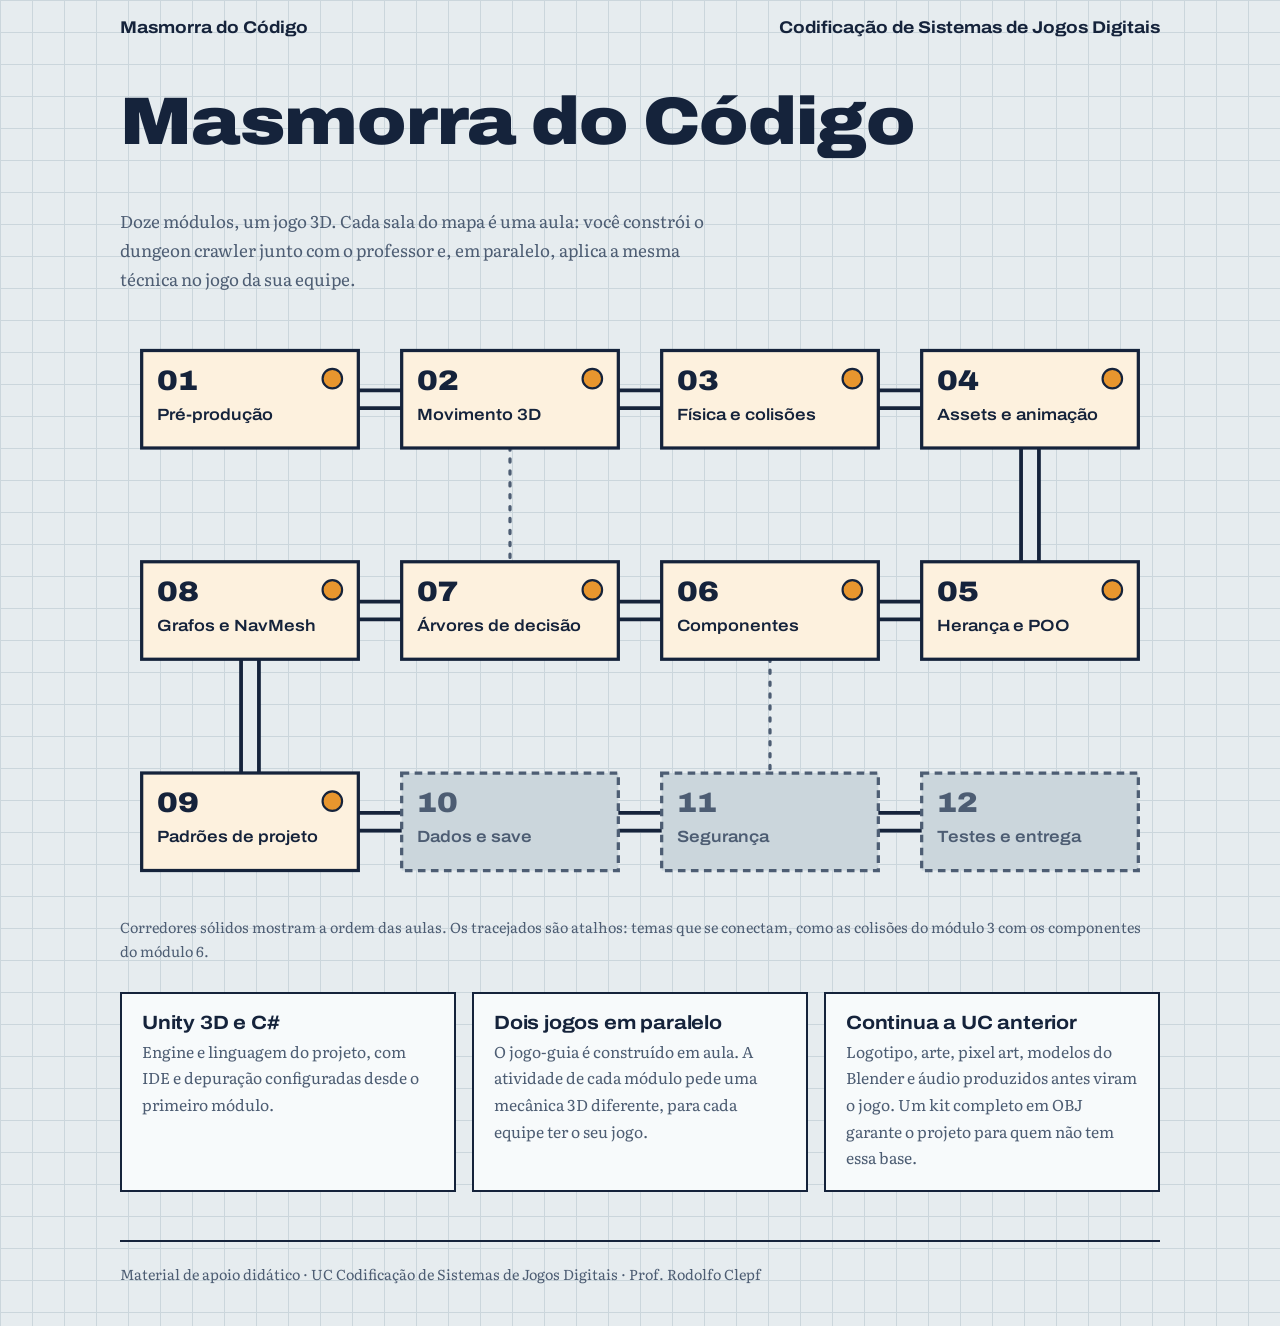
==== commit 29e6b354: "Modulos 07-09 (IA, NavMesh, padroes de projeto) e atividades C07-C09 Co-Authored-By: Claude Sonnet 5" ====
--- a/index.html
+++ b/index.html
@@ -5,7 +5,7 @@
 <link rel="stylesheet" href="style.css"></head><body>
 <div class="wrap"><div class="top"><a href="index.html">Masmorra do Código</a><span>Codificação de Sistemas de Jogos Digitais</span></div>
 <header class="hero"><h1>Masmorra do Código</h1><p>Doze módulos, um jogo 3D. Cada sala do mapa é uma aula: você constrói o dungeon crawler junto com o professor e, em paralelo, aplica a mesma técnica no jogo da sua equipe.</p></header>
-<svg class="map" viewBox="0 0 960 540" role="img" aria-label="Mapa da masmorra com os 12 módulos da UC, ligados por corredores"><line class="cor" x1="120.0" y1="75.0" x2="360.0" y2="75.0"/><line class="cor" x1="360.0" y1="75.0" x2="600.0" y2="75.0"/><line class="cor" x1="600.0" y1="75.0" x2="840.0" y2="75.0"/><line class="cor" x1="840.0" y1="75.0" x2="840.0" y2="270.0"/><line class="cor" x1="840.0" y1="270.0" x2="600.0" y2="270.0"/><line class="cor" x1="600.0" y1="270.0" x2="360.0" y2="270.0"/><line class="cor" x1="360.0" y1="270.0" x2="120.0" y2="270.0"/><line class="cor" x1="120.0" y1="270.0" x2="120.0" y2="465.0"/><line class="cor" x1="120.0" y1="465.0" x2="360.0" y2="465.0"/><line class="cor" x1="360.0" y1="465.0" x2="600.0" y2="465.0"/><line class="cor" x1="600.0" y1="465.0" x2="840.0" y2="465.0"/><line class="cor2" x1="120.0" y1="75.0" x2="360.0" y2="75.0"/><line class="cor2" x1="360.0" y1="75.0" x2="600.0" y2="75.0"/><line class="cor2" x1="600.0" y1="75.0" x2="840.0" y2="75.0"/><line class="cor2" x1="840.0" y1="75.0" x2="840.0" y2="270.0"/><line class="cor2" x1="840.0" y1="270.0" x2="600.0" y2="270.0"/><line class="cor2" x1="600.0" y1="270.0" x2="360.0" y2="270.0"/><line class="cor2" x1="360.0" y1="270.0" x2="120.0" y2="270.0"/><line class="cor2" x1="120.0" y1="270.0" x2="120.0" y2="465.0"/><line class="cor2" x1="120.0" y1="465.0" x2="360.0" y2="465.0"/><line class="cor2" x1="360.0" y1="465.0" x2="600.0" y2="465.0"/><line class="cor2" x1="600.0" y1="465.0" x2="840.0" y2="465.0"/><line class="shortcut" x1="360.0" y1="75.0" x2="360.0" y2="270.0"/><line class="shortcut" x1="600.0" y1="270.0" x2="600.0" y2="465.0"/><a href="modulo-01.html" aria-label="Módulo 01: Pré-produção (disponível)"><g class="room open"><rect x="20" y="30" width="200" height="90"/><text class="n" x="34" y="66">01</text><text class="t" x="34" y="94">Pré-produção</text><circle cx="196" cy="56" r="9" fill="var(--torch)" stroke="var(--ink)" stroke-width="2"/></g></a><a href="modulo-02.html" aria-label="Módulo 02: Movimento 3D (disponível)"><g class="room open"><rect x="260" y="30" width="200" height="90"/><text class="n" x="274" y="66">02</text><text class="t" x="274" y="94">Movimento 3D</text><circle cx="436" cy="56" r="9" fill="var(--torch)" stroke="var(--ink)" stroke-width="2"/></g></a><a href="modulo-03.html" aria-label="Módulo 03: Física e colisões (disponível)"><g class="room open"><rect x="500" y="30" width="200" height="90"/><text class="n" x="514" y="66">03</text><text class="t" x="514" y="94">Física e colisões</text><circle cx="676" cy="56" r="9" fill="var(--torch)" stroke="var(--ink)" stroke-width="2"/></g></a><a href="modulo-04.html" aria-label="Módulo 04: Assets e animação (disponível)"><g class="room open"><rect x="740" y="30" width="200" height="90"/><text class="n" x="754" y="66">04</text><text class="t" x="754" y="94">Assets e animação</text><circle cx="916" cy="56" r="9" fill="var(--torch)" stroke="var(--ink)" stroke-width="2"/></g></a><a href="modulo-05.html" aria-label="Módulo 05: Herança e POO (disponível)"><g class="room open"><rect x="740" y="225" width="200" height="90"/><text class="n" x="754" y="261">05</text><text class="t" x="754" y="289">Herança e POO</text><circle cx="916" cy="251" r="9" fill="var(--torch)" stroke="var(--ink)" stroke-width="2"/></g></a><a href="modulo-06.html" aria-label="Módulo 06: Componentes (disponível)"><g class="room open"><rect x="500" y="225" width="200" height="90"/><text class="n" x="514" y="261">06</text><text class="t" x="514" y="289">Componentes</text><circle cx="676" cy="251" r="9" fill="var(--torch)" stroke="var(--ink)" stroke-width="2"/></g></a><g class="room locked"><rect x="260" y="225" width="200" height="90"/><text class="n" x="274" y="261">07</text><text class="t" x="274" y="289">Árvores de decisão</text></g><g class="room locked"><rect x="20" y="225" width="200" height="90"/><text class="n" x="34" y="261">08</text><text class="t" x="34" y="289">Grafos e NavMesh</text></g><g class="room locked"><rect x="20" y="420" width="200" height="90"/><text class="n" x="34" y="456">09</text><text class="t" x="34" y="484">Padrões de projeto</text></g><g class="room locked"><rect x="260" y="420" width="200" height="90"/><text class="n" x="274" y="456">10</text><text class="t" x="274" y="484">Dados e save</text></g><g class="room locked"><rect x="500" y="420" width="200" height="90"/><text class="n" x="514" y="456">11</text><text class="t" x="514" y="484">Segurança</text></g><g class="room locked"><rect x="740" y="420" width="200" height="90"/><text class="n" x="754" y="456">12</text><text class="t" x="754" y="484">Testes e entrega</text></g></svg><ul class="mlist"><li><a href="modulo-01.html">01 · Pré-produção</a> (disponível)</li><li><a href="modulo-02.html">02 · Movimento 3D</a> (disponível)</li><li><a href="modulo-03.html">03 · Física e colisões</a> (disponível)</li><li><a href="modulo-04.html">04 · Assets e animação</a> (disponível)</li><li><a href="modulo-05.html">05 · Herança e POO</a> (disponível)</li><li><a href="modulo-06.html">06 · Componentes</a> (disponível)</li><li class="lk">07 · Árvores de decisão (em breve)</li><li class="lk">08 · Grafos e NavMesh (em breve)</li><li class="lk">09 · Padrões de projeto (em breve)</li><li class="lk">10 · Dados e save (em breve)</li><li class="lk">11 · Segurança (em breve)</li><li class="lk">12 · Testes e entrega (em breve)</li></ul>
+<svg class="map" viewBox="0 0 960 540" role="img" aria-label="Mapa da masmorra com os 12 módulos da UC, ligados por corredores"><line class="cor" x1="120.0" y1="75.0" x2="360.0" y2="75.0"/><line class="cor" x1="360.0" y1="75.0" x2="600.0" y2="75.0"/><line class="cor" x1="600.0" y1="75.0" x2="840.0" y2="75.0"/><line class="cor" x1="840.0" y1="75.0" x2="840.0" y2="270.0"/><line class="cor" x1="840.0" y1="270.0" x2="600.0" y2="270.0"/><line class="cor" x1="600.0" y1="270.0" x2="360.0" y2="270.0"/><line class="cor" x1="360.0" y1="270.0" x2="120.0" y2="270.0"/><line class="cor" x1="120.0" y1="270.0" x2="120.0" y2="465.0"/><line class="cor" x1="120.0" y1="465.0" x2="360.0" y2="465.0"/><line class="cor" x1="360.0" y1="465.0" x2="600.0" y2="465.0"/><line class="cor" x1="600.0" y1="465.0" x2="840.0" y2="465.0"/><line class="cor2" x1="120.0" y1="75.0" x2="360.0" y2="75.0"/><line class="cor2" x1="360.0" y1="75.0" x2="600.0" y2="75.0"/><line class="cor2" x1="600.0" y1="75.0" x2="840.0" y2="75.0"/><line class="cor2" x1="840.0" y1="75.0" x2="840.0" y2="270.0"/><line class="cor2" x1="840.0" y1="270.0" x2="600.0" y2="270.0"/><line class="cor2" x1="600.0" y1="270.0" x2="360.0" y2="270.0"/><line class="cor2" x1="360.0" y1="270.0" x2="120.0" y2="270.0"/><line class="cor2" x1="120.0" y1="270.0" x2="120.0" y2="465.0"/><line class="cor2" x1="120.0" y1="465.0" x2="360.0" y2="465.0"/><line class="cor2" x1="360.0" y1="465.0" x2="600.0" y2="465.0"/><line class="cor2" x1="600.0" y1="465.0" x2="840.0" y2="465.0"/><line class="shortcut" x1="360.0" y1="75.0" x2="360.0" y2="270.0"/><line class="shortcut" x1="600.0" y1="270.0" x2="600.0" y2="465.0"/><a href="modulo-01.html" aria-label="Módulo 01: Pré-produção (disponível)"><g class="room open"><rect x="20" y="30" width="200" height="90"/><text class="n" x="34" y="66">01</text><text class="t" x="34" y="94">Pré-produção</text><circle cx="196" cy="56" r="9" fill="var(--torch)" stroke="var(--ink)" stroke-width="2"/></g></a><a href="modulo-02.html" aria-label="Módulo 02: Movimento 3D (disponível)"><g class="room open"><rect x="260" y="30" width="200" height="90"/><text class="n" x="274" y="66">02</text><text class="t" x="274" y="94">Movimento 3D</text><circle cx="436" cy="56" r="9" fill="var(--torch)" stroke="var(--ink)" stroke-width="2"/></g></a><a href="modulo-03.html" aria-label="Módulo 03: Física e colisões (disponível)"><g class="room open"><rect x="500" y="30" width="200" height="90"/><text class="n" x="514" y="66">03</text><text class="t" x="514" y="94">Física e colisões</text><circle cx="676" cy="56" r="9" fill="var(--torch)" stroke="var(--ink)" stroke-width="2"/></g></a><a href="modulo-04.html" aria-label="Módulo 04: Assets e animação (disponível)"><g class="room open"><rect x="740" y="30" width="200" height="90"/><text class="n" x="754" y="66">04</text><text class="t" x="754" y="94">Assets e animação</text><circle cx="916" cy="56" r="9" fill="var(--torch)" stroke="var(--ink)" stroke-width="2"/></g></a><a href="modulo-05.html" aria-label="Módulo 05: Herança e POO (disponível)"><g class="room open"><rect x="740" y="225" width="200" height="90"/><text class="n" x="754" y="261">05</text><text class="t" x="754" y="289">Herança e POO</text><circle cx="916" cy="251" r="9" fill="var(--torch)" stroke="var(--ink)" stroke-width="2"/></g></a><a href="modulo-06.html" aria-label="Módulo 06: Componentes (disponível)"><g class="room open"><rect x="500" y="225" width="200" height="90"/><text class="n" x="514" y="261">06</text><text class="t" x="514" y="289">Componentes</text><circle cx="676" cy="251" r="9" fill="var(--torch)" stroke="var(--ink)" stroke-width="2"/></g></a><a href="modulo-07.html" aria-label="Módulo 07: Árvores de decisão (disponível)"><g class="room open"><rect x="260" y="225" width="200" height="90"/><text class="n" x="274" y="261">07</text><text class="t" x="274" y="289">Árvores de decisão</text><circle cx="436" cy="251" r="9" fill="var(--torch)" stroke="var(--ink)" stroke-width="2"/></g></a><a href="modulo-08.html" aria-label="Módulo 08: Grafos e NavMesh (disponível)"><g class="room open"><rect x="20" y="225" width="200" height="90"/><text class="n" x="34" y="261">08</text><text class="t" x="34" y="289">Grafos e NavMesh</text><circle cx="196" cy="251" r="9" fill="var(--torch)" stroke="var(--ink)" stroke-width="2"/></g></a><a href="modulo-09.html" aria-label="Módulo 09: Padrões de projeto (disponível)"><g class="room open"><rect x="20" y="420" width="200" height="90"/><text class="n" x="34" y="456">09</text><text class="t" x="34" y="484">Padrões de projeto</text><circle cx="196" cy="446" r="9" fill="var(--torch)" stroke="var(--ink)" stroke-width="2"/></g></a><g class="room locked"><rect x="260" y="420" width="200" height="90"/><text class="n" x="274" y="456">10</text><text class="t" x="274" y="484">Dados e save</text></g><g class="room locked"><rect x="500" y="420" width="200" height="90"/><text class="n" x="514" y="456">11</text><text class="t" x="514" y="484">Segurança</text></g><g class="room locked"><rect x="740" y="420" width="200" height="90"/><text class="n" x="754" y="456">12</text><text class="t" x="754" y="484">Testes e entrega</text></g></svg><ul class="mlist"><li><a href="modulo-01.html">01 · Pré-produção</a> (disponível)</li><li><a href="modulo-02.html">02 · Movimento 3D</a> (disponível)</li><li><a href="modulo-03.html">03 · Física e colisões</a> (disponível)</li><li><a href="modulo-04.html">04 · Assets e animação</a> (disponível)</li><li><a href="modulo-05.html">05 · Herança e POO</a> (disponível)</li><li><a href="modulo-06.html">06 · Componentes</a> (disponível)</li><li><a href="modulo-07.html">07 · Árvores de decisão</a> (disponível)</li><li><a href="modulo-08.html">08 · Grafos e NavMesh</a> (disponível)</li><li><a href="modulo-09.html">09 · Padrões de projeto</a> (disponível)</li><li class="lk">10 · Dados e save (em breve)</li><li class="lk">11 · Segurança (em breve)</li><li class="lk">12 · Testes e entrega (em breve)</li></ul>
 <p class="legend">Corredores sólidos mostram a ordem das aulas. Os tracejados são atalhos: temas que se conectam, como as colisões do módulo 3 com os componentes do módulo 6.</p>
 <div class="info"><div class="card"><h3>Unity 3D e C#</h3><p>Engine e linguagem do projeto, com IDE e depuração configuradas desde o primeiro módulo.</p></div><div class="card"><h3>Dois jogos em paralelo</h3><p>O jogo-guia é construído em aula. A atividade de cada módulo pede uma mecânica 3D diferente, para cada equipe ter o seu jogo.</p></div><div class="card"><h3>Continua a UC anterior</h3><p>Logotipo, arte, pixel art, modelos do Blender e áudio produzidos antes viram o jogo. Um kit completo em OBJ garante o projeto para quem não tem essa base.</p></div></div>
 <footer>Material de apoio didático · UC Codificação de Sistemas de Jogos Digitais · Prof. Rodolfo Clepf</footer></div></body></html>
--- a/style.css
+++ b/style.css
@@ -52,3 +52,5 @@
 .hero p{max-width:62ch}
 article table{display:block;overflow-x:auto}
 article .assets{grid-template-columns:repeat(auto-fill,minmax(110px,1fr))}
+.diagram{display:block;width:100%;max-width:640px;height:auto;margin:1rem 0;color:var(--ink);background:var(--panel);border:2px solid var(--ink);padding:8px}
+article :not(pre)>code{overflow-wrap:anywhere}
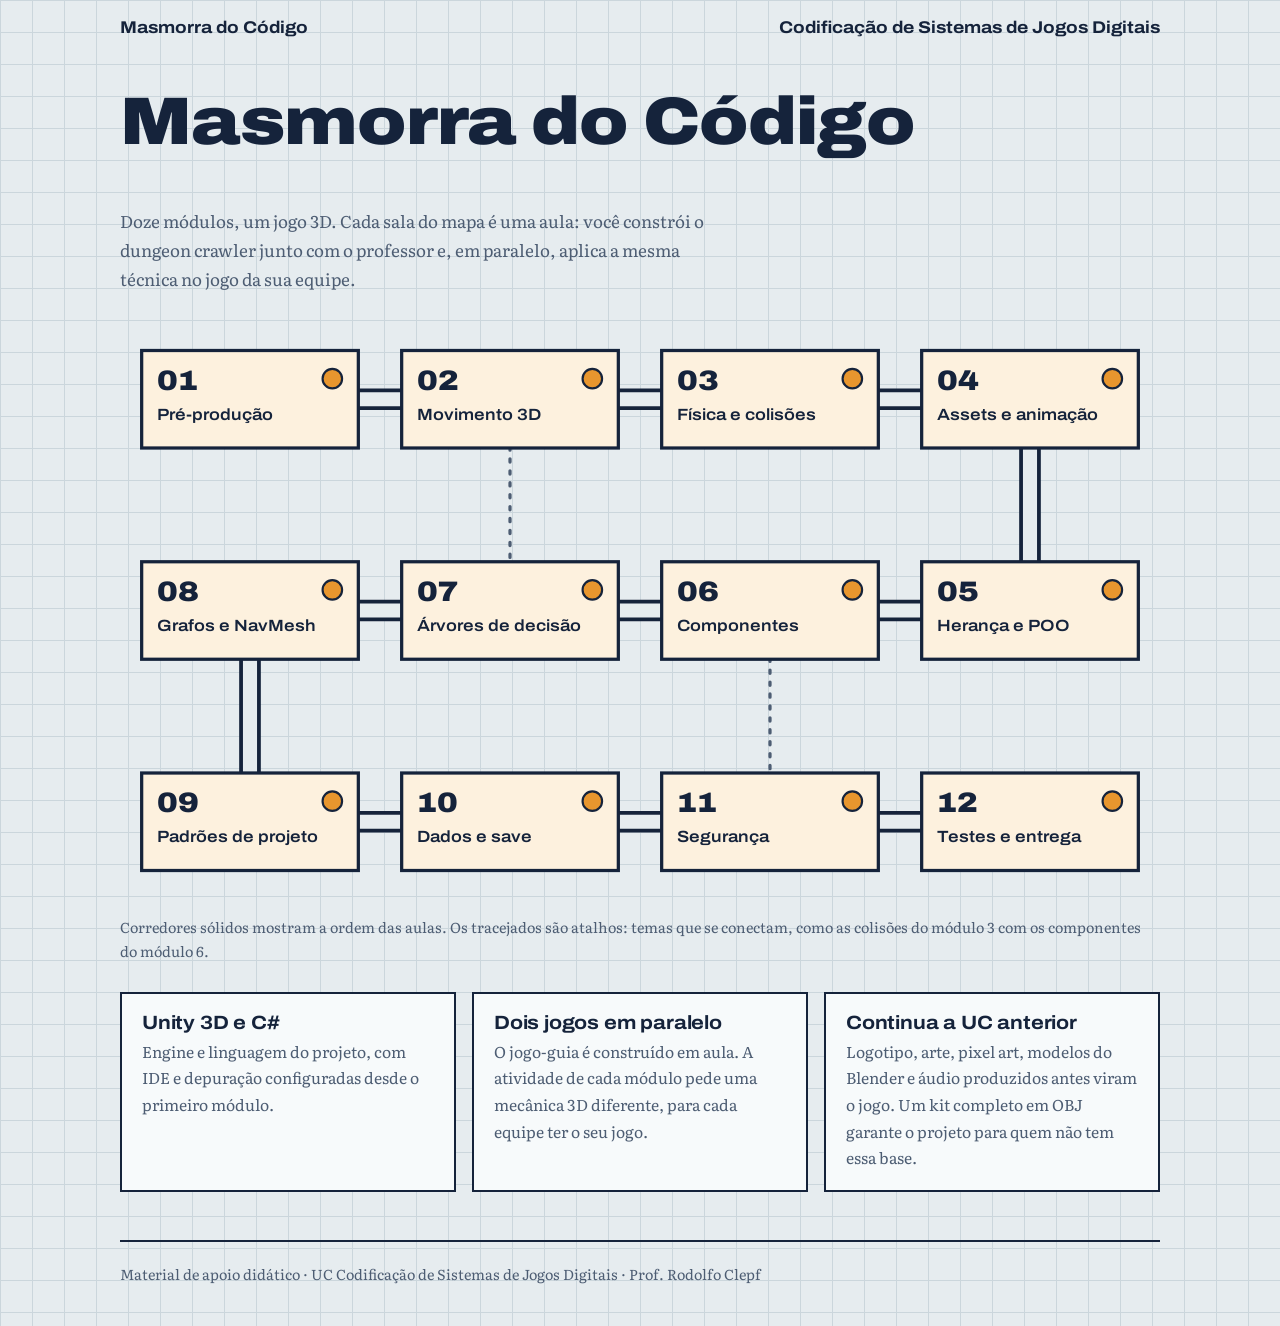
==== commit 91cccf0d: "Modulos 10-12 (save, seguranca, testes e entrega) e atividades C10-C12; os 12 modulos completos Co-A" ====
--- a/index.html
+++ b/index.html
@@ -5,7 +5,7 @@
 <link rel="stylesheet" href="style.css"></head><body>
 <div class="wrap"><div class="top"><a href="index.html">Masmorra do Código</a><span>Codificação de Sistemas de Jogos Digitais</span></div>
 <header class="hero"><h1>Masmorra do Código</h1><p>Doze módulos, um jogo 3D. Cada sala do mapa é uma aula: você constrói o dungeon crawler junto com o professor e, em paralelo, aplica a mesma técnica no jogo da sua equipe.</p></header>
-<svg class="map" viewBox="0 0 960 540" role="img" aria-label="Mapa da masmorra com os 12 módulos da UC, ligados por corredores"><line class="cor" x1="120.0" y1="75.0" x2="360.0" y2="75.0"/><line class="cor" x1="360.0" y1="75.0" x2="600.0" y2="75.0"/><line class="cor" x1="600.0" y1="75.0" x2="840.0" y2="75.0"/><line class="cor" x1="840.0" y1="75.0" x2="840.0" y2="270.0"/><line class="cor" x1="840.0" y1="270.0" x2="600.0" y2="270.0"/><line class="cor" x1="600.0" y1="270.0" x2="360.0" y2="270.0"/><line class="cor" x1="360.0" y1="270.0" x2="120.0" y2="270.0"/><line class="cor" x1="120.0" y1="270.0" x2="120.0" y2="465.0"/><line class="cor" x1="120.0" y1="465.0" x2="360.0" y2="465.0"/><line class="cor" x1="360.0" y1="465.0" x2="600.0" y2="465.0"/><line class="cor" x1="600.0" y1="465.0" x2="840.0" y2="465.0"/><line class="cor2" x1="120.0" y1="75.0" x2="360.0" y2="75.0"/><line class="cor2" x1="360.0" y1="75.0" x2="600.0" y2="75.0"/><line class="cor2" x1="600.0" y1="75.0" x2="840.0" y2="75.0"/><line class="cor2" x1="840.0" y1="75.0" x2="840.0" y2="270.0"/><line class="cor2" x1="840.0" y1="270.0" x2="600.0" y2="270.0"/><line class="cor2" x1="600.0" y1="270.0" x2="360.0" y2="270.0"/><line class="cor2" x1="360.0" y1="270.0" x2="120.0" y2="270.0"/><line class="cor2" x1="120.0" y1="270.0" x2="120.0" y2="465.0"/><line class="cor2" x1="120.0" y1="465.0" x2="360.0" y2="465.0"/><line class="cor2" x1="360.0" y1="465.0" x2="600.0" y2="465.0"/><line class="cor2" x1="600.0" y1="465.0" x2="840.0" y2="465.0"/><line class="shortcut" x1="360.0" y1="75.0" x2="360.0" y2="270.0"/><line class="shortcut" x1="600.0" y1="270.0" x2="600.0" y2="465.0"/><a href="modulo-01.html" aria-label="Módulo 01: Pré-produção (disponível)"><g class="room open"><rect x="20" y="30" width="200" height="90"/><text class="n" x="34" y="66">01</text><text class="t" x="34" y="94">Pré-produção</text><circle cx="196" cy="56" r="9" fill="var(--torch)" stroke="var(--ink)" stroke-width="2"/></g></a><a href="modulo-02.html" aria-label="Módulo 02: Movimento 3D (disponível)"><g class="room open"><rect x="260" y="30" width="200" height="90"/><text class="n" x="274" y="66">02</text><text class="t" x="274" y="94">Movimento 3D</text><circle cx="436" cy="56" r="9" fill="var(--torch)" stroke="var(--ink)" stroke-width="2"/></g></a><a href="modulo-03.html" aria-label="Módulo 03: Física e colisões (disponível)"><g class="room open"><rect x="500" y="30" width="200" height="90"/><text class="n" x="514" y="66">03</text><text class="t" x="514" y="94">Física e colisões</text><circle cx="676" cy="56" r="9" fill="var(--torch)" stroke="var(--ink)" stroke-width="2"/></g></a><a href="modulo-04.html" aria-label="Módulo 04: Assets e animação (disponível)"><g class="room open"><rect x="740" y="30" width="200" height="90"/><text class="n" x="754" y="66">04</text><text class="t" x="754" y="94">Assets e animação</text><circle cx="916" cy="56" r="9" fill="var(--torch)" stroke="var(--ink)" stroke-width="2"/></g></a><a href="modulo-05.html" aria-label="Módulo 05: Herança e POO (disponível)"><g class="room open"><rect x="740" y="225" width="200" height="90"/><text class="n" x="754" y="261">05</text><text class="t" x="754" y="289">Herança e POO</text><circle cx="916" cy="251" r="9" fill="var(--torch)" stroke="var(--ink)" stroke-width="2"/></g></a><a href="modulo-06.html" aria-label="Módulo 06: Componentes (disponível)"><g class="room open"><rect x="500" y="225" width="200" height="90"/><text class="n" x="514" y="261">06</text><text class="t" x="514" y="289">Componentes</text><circle cx="676" cy="251" r="9" fill="var(--torch)" stroke="var(--ink)" stroke-width="2"/></g></a><a href="modulo-07.html" aria-label="Módulo 07: Árvores de decisão (disponível)"><g class="room open"><rect x="260" y="225" width="200" height="90"/><text class="n" x="274" y="261">07</text><text class="t" x="274" y="289">Árvores de decisão</text><circle cx="436" cy="251" r="9" fill="var(--torch)" stroke="var(--ink)" stroke-width="2"/></g></a><a href="modulo-08.html" aria-label="Módulo 08: Grafos e NavMesh (disponível)"><g class="room open"><rect x="20" y="225" width="200" height="90"/><text class="n" x="34" y="261">08</text><text class="t" x="34" y="289">Grafos e NavMesh</text><circle cx="196" cy="251" r="9" fill="var(--torch)" stroke="var(--ink)" stroke-width="2"/></g></a><a href="modulo-09.html" aria-label="Módulo 09: Padrões de projeto (disponível)"><g class="room open"><rect x="20" y="420" width="200" height="90"/><text class="n" x="34" y="456">09</text><text class="t" x="34" y="484">Padrões de projeto</text><circle cx="196" cy="446" r="9" fill="var(--torch)" stroke="var(--ink)" stroke-width="2"/></g></a><g class="room locked"><rect x="260" y="420" width="200" height="90"/><text class="n" x="274" y="456">10</text><text class="t" x="274" y="484">Dados e save</text></g><g class="room locked"><rect x="500" y="420" width="200" height="90"/><text class="n" x="514" y="456">11</text><text class="t" x="514" y="484">Segurança</text></g><g class="room locked"><rect x="740" y="420" width="200" height="90"/><text class="n" x="754" y="456">12</text><text class="t" x="754" y="484">Testes e entrega</text></g></svg><ul class="mlist"><li><a href="modulo-01.html">01 · Pré-produção</a> (disponível)</li><li><a href="modulo-02.html">02 · Movimento 3D</a> (disponível)</li><li><a href="modulo-03.html">03 · Física e colisões</a> (disponível)</li><li><a href="modulo-04.html">04 · Assets e animação</a> (disponível)</li><li><a href="modulo-05.html">05 · Herança e POO</a> (disponível)</li><li><a href="modulo-06.html">06 · Componentes</a> (disponível)</li><li><a href="modulo-07.html">07 · Árvores de decisão</a> (disponível)</li><li><a href="modulo-08.html">08 · Grafos e NavMesh</a> (disponível)</li><li><a href="modulo-09.html">09 · Padrões de projeto</a> (disponível)</li><li class="lk">10 · Dados e save (em breve)</li><li class="lk">11 · Segurança (em breve)</li><li class="lk">12 · Testes e entrega (em breve)</li></ul>
+<svg class="map" viewBox="0 0 960 540" role="img" aria-label="Mapa da masmorra com os 12 módulos da UC, ligados por corredores"><line class="cor" x1="120.0" y1="75.0" x2="360.0" y2="75.0"/><line class="cor" x1="360.0" y1="75.0" x2="600.0" y2="75.0"/><line class="cor" x1="600.0" y1="75.0" x2="840.0" y2="75.0"/><line class="cor" x1="840.0" y1="75.0" x2="840.0" y2="270.0"/><line class="cor" x1="840.0" y1="270.0" x2="600.0" y2="270.0"/><line class="cor" x1="600.0" y1="270.0" x2="360.0" y2="270.0"/><line class="cor" x1="360.0" y1="270.0" x2="120.0" y2="270.0"/><line class="cor" x1="120.0" y1="270.0" x2="120.0" y2="465.0"/><line class="cor" x1="120.0" y1="465.0" x2="360.0" y2="465.0"/><line class="cor" x1="360.0" y1="465.0" x2="600.0" y2="465.0"/><line class="cor" x1="600.0" y1="465.0" x2="840.0" y2="465.0"/><line class="cor2" x1="120.0" y1="75.0" x2="360.0" y2="75.0"/><line class="cor2" x1="360.0" y1="75.0" x2="600.0" y2="75.0"/><line class="cor2" x1="600.0" y1="75.0" x2="840.0" y2="75.0"/><line class="cor2" x1="840.0" y1="75.0" x2="840.0" y2="270.0"/><line class="cor2" x1="840.0" y1="270.0" x2="600.0" y2="270.0"/><line class="cor2" x1="600.0" y1="270.0" x2="360.0" y2="270.0"/><line class="cor2" x1="360.0" y1="270.0" x2="120.0" y2="270.0"/><line class="cor2" x1="120.0" y1="270.0" x2="120.0" y2="465.0"/><line class="cor2" x1="120.0" y1="465.0" x2="360.0" y2="465.0"/><line class="cor2" x1="360.0" y1="465.0" x2="600.0" y2="465.0"/><line class="cor2" x1="600.0" y1="465.0" x2="840.0" y2="465.0"/><line class="shortcut" x1="360.0" y1="75.0" x2="360.0" y2="270.0"/><line class="shortcut" x1="600.0" y1="270.0" x2="600.0" y2="465.0"/><a href="modulo-01.html" aria-label="Módulo 01: Pré-produção (disponível)"><g class="room open"><rect x="20" y="30" width="200" height="90"/><text class="n" x="34" y="66">01</text><text class="t" x="34" y="94">Pré-produção</text><circle cx="196" cy="56" r="9" fill="var(--torch)" stroke="var(--ink)" stroke-width="2"/></g></a><a href="modulo-02.html" aria-label="Módulo 02: Movimento 3D (disponível)"><g class="room open"><rect x="260" y="30" width="200" height="90"/><text class="n" x="274" y="66">02</text><text class="t" x="274" y="94">Movimento 3D</text><circle cx="436" cy="56" r="9" fill="var(--torch)" stroke="var(--ink)" stroke-width="2"/></g></a><a href="modulo-03.html" aria-label="Módulo 03: Física e colisões (disponível)"><g class="room open"><rect x="500" y="30" width="200" height="90"/><text class="n" x="514" y="66">03</text><text class="t" x="514" y="94">Física e colisões</text><circle cx="676" cy="56" r="9" fill="var(--torch)" stroke="var(--ink)" stroke-width="2"/></g></a><a href="modulo-04.html" aria-label="Módulo 04: Assets e animação (disponível)"><g class="room open"><rect x="740" y="30" width="200" height="90"/><text class="n" x="754" y="66">04</text><text class="t" x="754" y="94">Assets e animação</text><circle cx="916" cy="56" r="9" fill="var(--torch)" stroke="var(--ink)" stroke-width="2"/></g></a><a href="modulo-05.html" aria-label="Módulo 05: Herança e POO (disponível)"><g class="room open"><rect x="740" y="225" width="200" height="90"/><text class="n" x="754" y="261">05</text><text class="t" x="754" y="289">Herança e POO</text><circle cx="916" cy="251" r="9" fill="var(--torch)" stroke="var(--ink)" stroke-width="2"/></g></a><a href="modulo-06.html" aria-label="Módulo 06: Componentes (disponível)"><g class="room open"><rect x="500" y="225" width="200" height="90"/><text class="n" x="514" y="261">06</text><text class="t" x="514" y="289">Componentes</text><circle cx="676" cy="251" r="9" fill="var(--torch)" stroke="var(--ink)" stroke-width="2"/></g></a><a href="modulo-07.html" aria-label="Módulo 07: Árvores de decisão (disponível)"><g class="room open"><rect x="260" y="225" width="200" height="90"/><text class="n" x="274" y="261">07</text><text class="t" x="274" y="289">Árvores de decisão</text><circle cx="436" cy="251" r="9" fill="var(--torch)" stroke="var(--ink)" stroke-width="2"/></g></a><a href="modulo-08.html" aria-label="Módulo 08: Grafos e NavMesh (disponível)"><g class="room open"><rect x="20" y="225" width="200" height="90"/><text class="n" x="34" y="261">08</text><text class="t" x="34" y="289">Grafos e NavMesh</text><circle cx="196" cy="251" r="9" fill="var(--torch)" stroke="var(--ink)" stroke-width="2"/></g></a><a href="modulo-09.html" aria-label="Módulo 09: Padrões de projeto (disponível)"><g class="room open"><rect x="20" y="420" width="200" height="90"/><text class="n" x="34" y="456">09</text><text class="t" x="34" y="484">Padrões de projeto</text><circle cx="196" cy="446" r="9" fill="var(--torch)" stroke="var(--ink)" stroke-width="2"/></g></a><a href="modulo-10.html" aria-label="Módulo 10: Dados e save (disponível)"><g class="room open"><rect x="260" y="420" width="200" height="90"/><text class="n" x="274" y="456">10</text><text class="t" x="274" y="484">Dados e save</text><circle cx="436" cy="446" r="9" fill="var(--torch)" stroke="var(--ink)" stroke-width="2"/></g></a><a href="modulo-11.html" aria-label="Módulo 11: Segurança (disponível)"><g class="room open"><rect x="500" y="420" width="200" height="90"/><text class="n" x="514" y="456">11</text><text class="t" x="514" y="484">Segurança</text><circle cx="676" cy="446" r="9" fill="var(--torch)" stroke="var(--ink)" stroke-width="2"/></g></a><a href="modulo-12.html" aria-label="Módulo 12: Testes e entrega (disponível)"><g class="room open"><rect x="740" y="420" width="200" height="90"/><text class="n" x="754" y="456">12</text><text class="t" x="754" y="484">Testes e entrega</text><circle cx="916" cy="446" r="9" fill="var(--torch)" stroke="var(--ink)" stroke-width="2"/></g></a></svg><ul class="mlist"><li><a href="modulo-01.html">01 · Pré-produção</a> (disponível)</li><li><a href="modulo-02.html">02 · Movimento 3D</a> (disponível)</li><li><a href="modulo-03.html">03 · Física e colisões</a> (disponível)</li><li><a href="modulo-04.html">04 · Assets e animação</a> (disponível)</li><li><a href="modulo-05.html">05 · Herança e POO</a> (disponível)</li><li><a href="modulo-06.html">06 · Componentes</a> (disponível)</li><li><a href="modulo-07.html">07 · Árvores de decisão</a> (disponível)</li><li><a href="modulo-08.html">08 · Grafos e NavMesh</a> (disponível)</li><li><a href="modulo-09.html">09 · Padrões de projeto</a> (disponível)</li><li><a href="modulo-10.html">10 · Dados e save</a> (disponível)</li><li><a href="modulo-11.html">11 · Segurança</a> (disponível)</li><li><a href="modulo-12.html">12 · Testes e entrega</a> (disponível)</li></ul>
 <p class="legend">Corredores sólidos mostram a ordem das aulas. Os tracejados são atalhos: temas que se conectam, como as colisões do módulo 3 com os componentes do módulo 6.</p>
 <div class="info"><div class="card"><h3>Unity 3D e C#</h3><p>Engine e linguagem do projeto, com IDE e depuração configuradas desde o primeiro módulo.</p></div><div class="card"><h3>Dois jogos em paralelo</h3><p>O jogo-guia é construído em aula. A atividade de cada módulo pede uma mecânica 3D diferente, para cada equipe ter o seu jogo.</p></div><div class="card"><h3>Continua a UC anterior</h3><p>Logotipo, arte, pixel art, modelos do Blender e áudio produzidos antes viram o jogo. Um kit completo em OBJ garante o projeto para quem não tem essa base.</p></div></div>
 <footer>Material de apoio didático · UC Codificação de Sistemas de Jogos Digitais · Prof. Rodolfo Clepf</footer></div></body></html>
